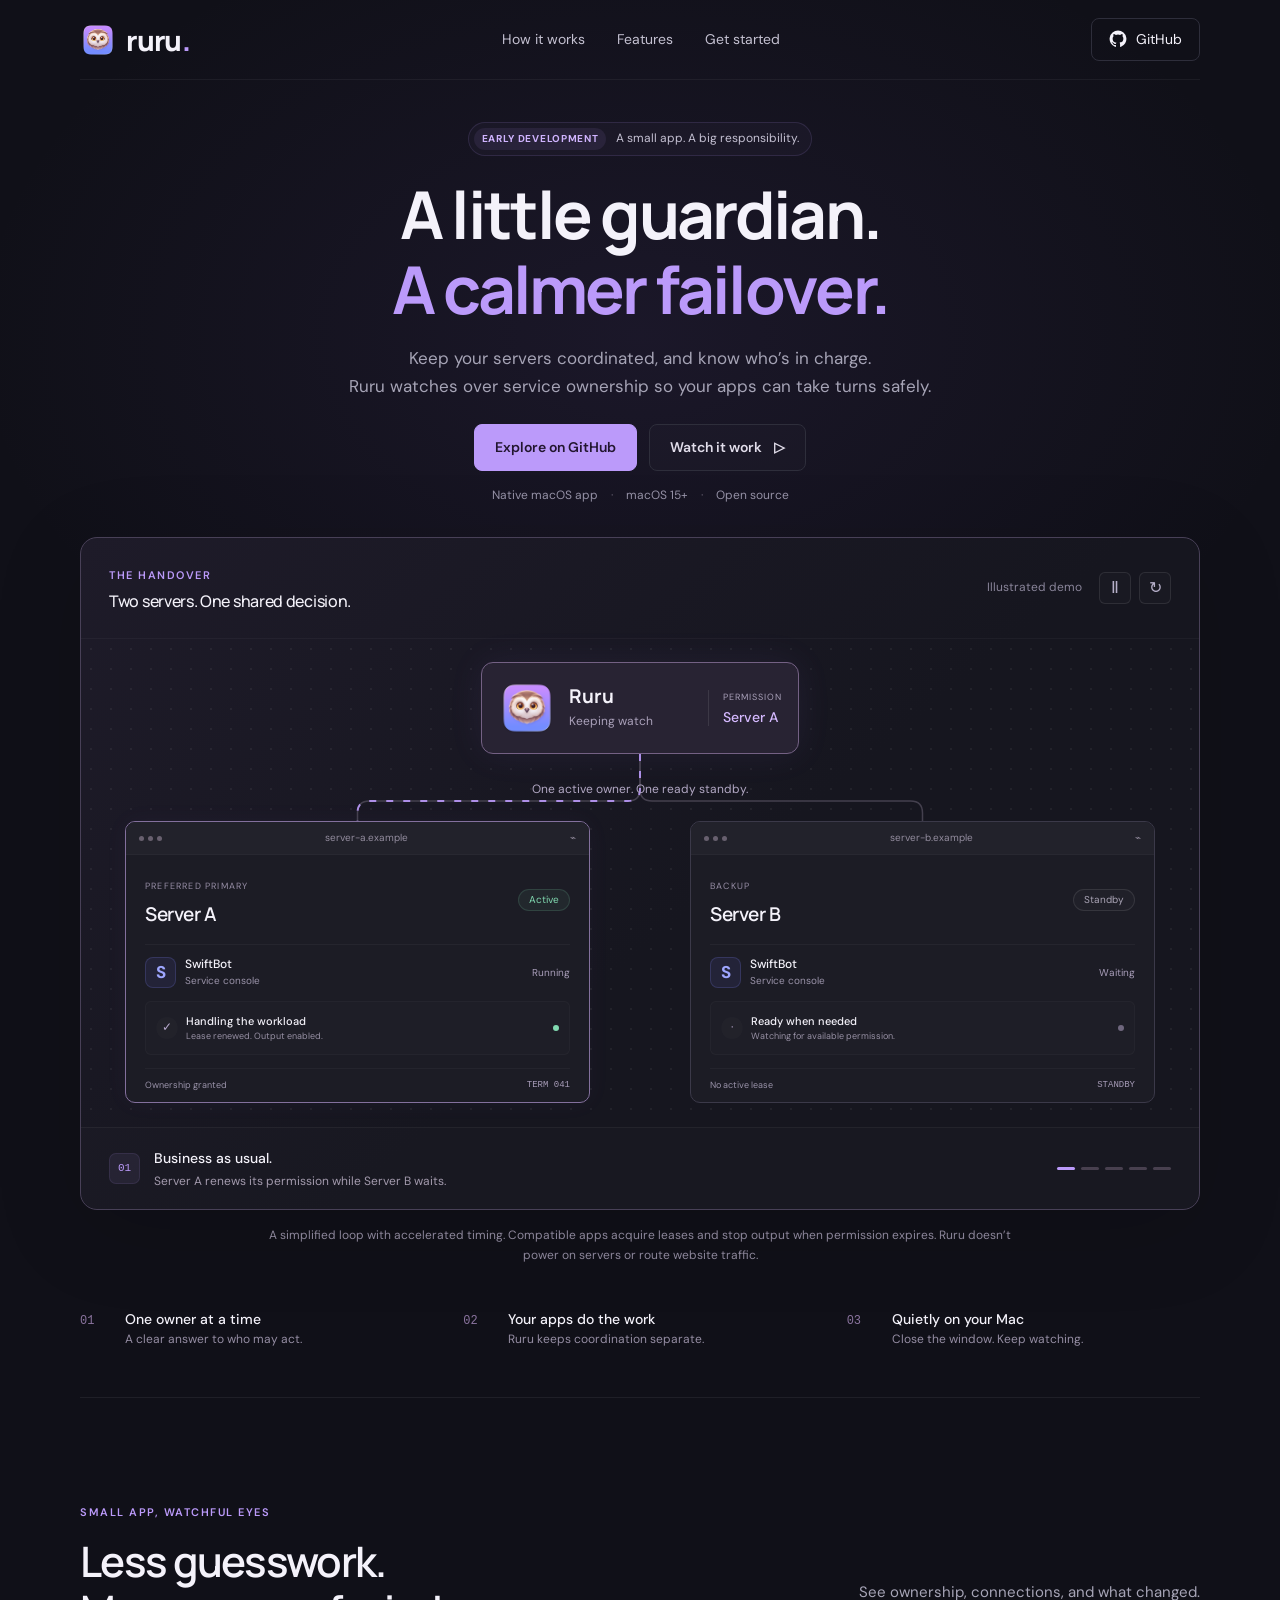
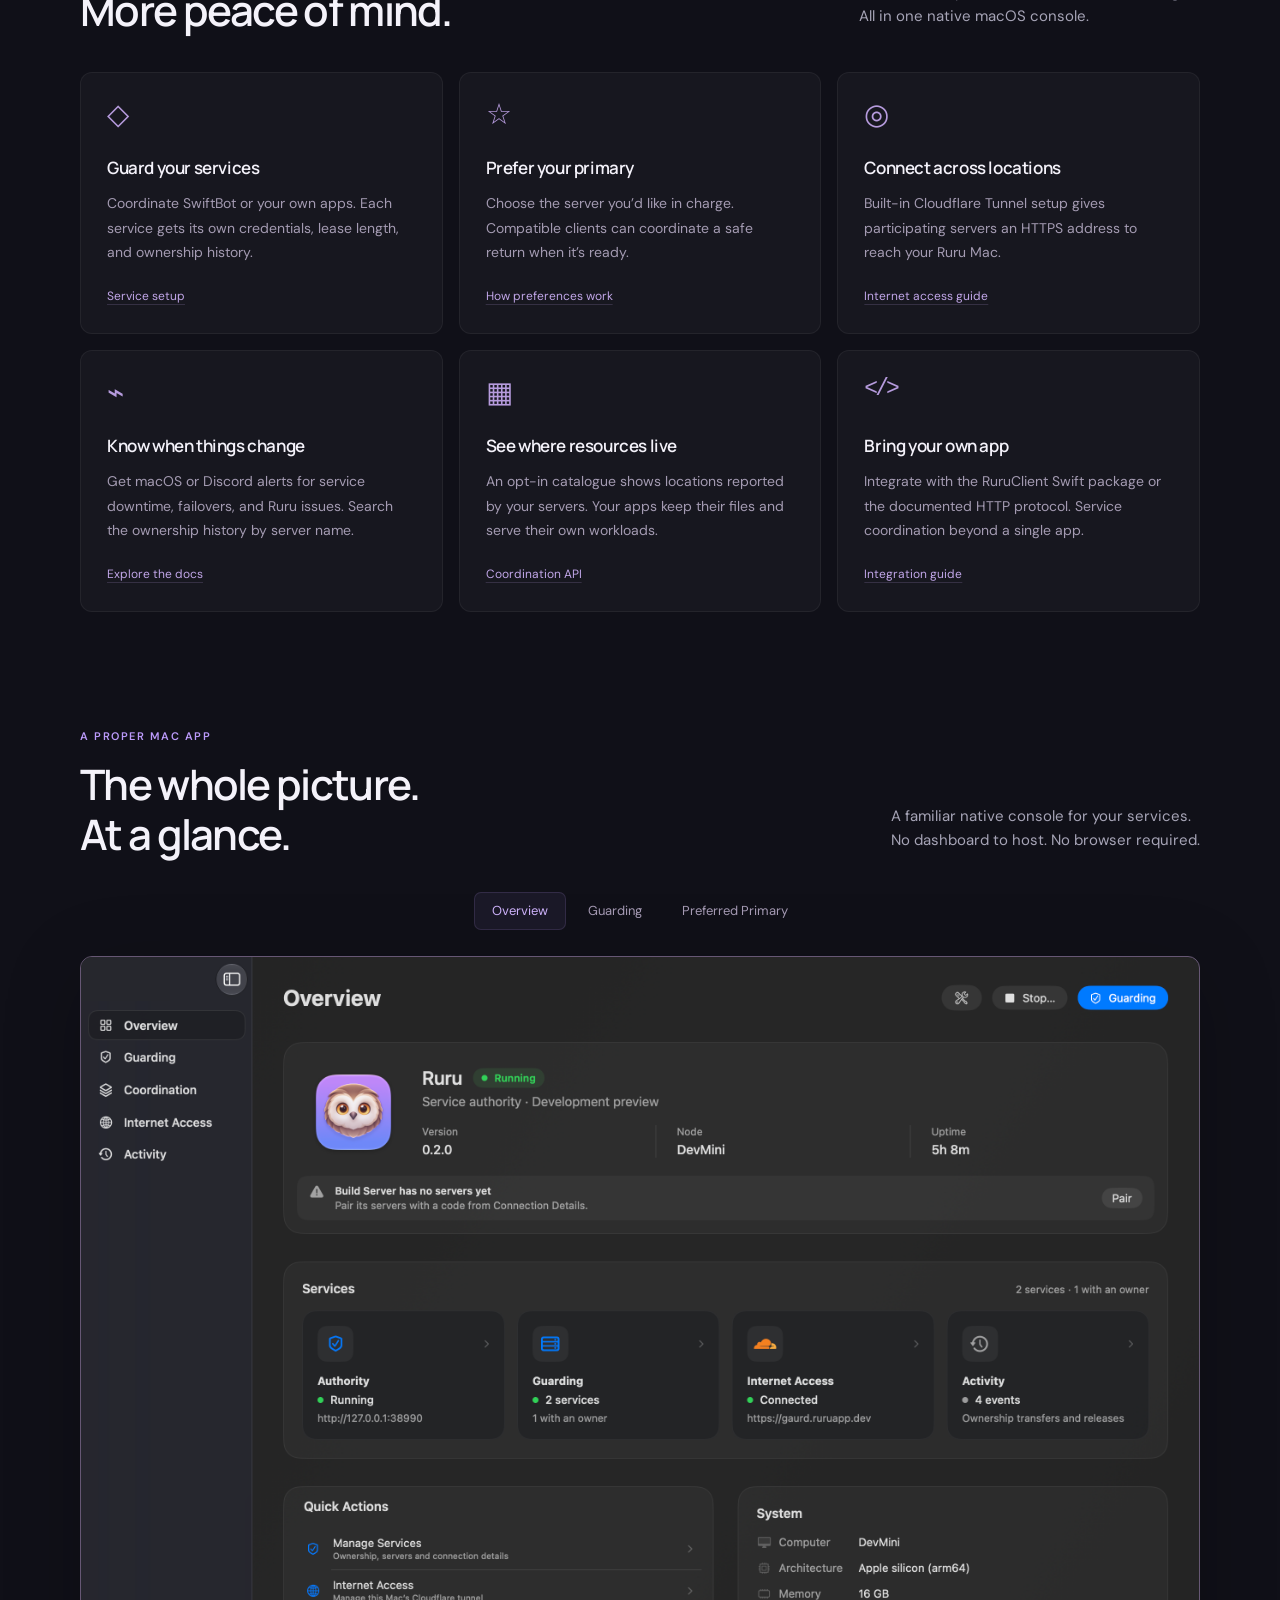
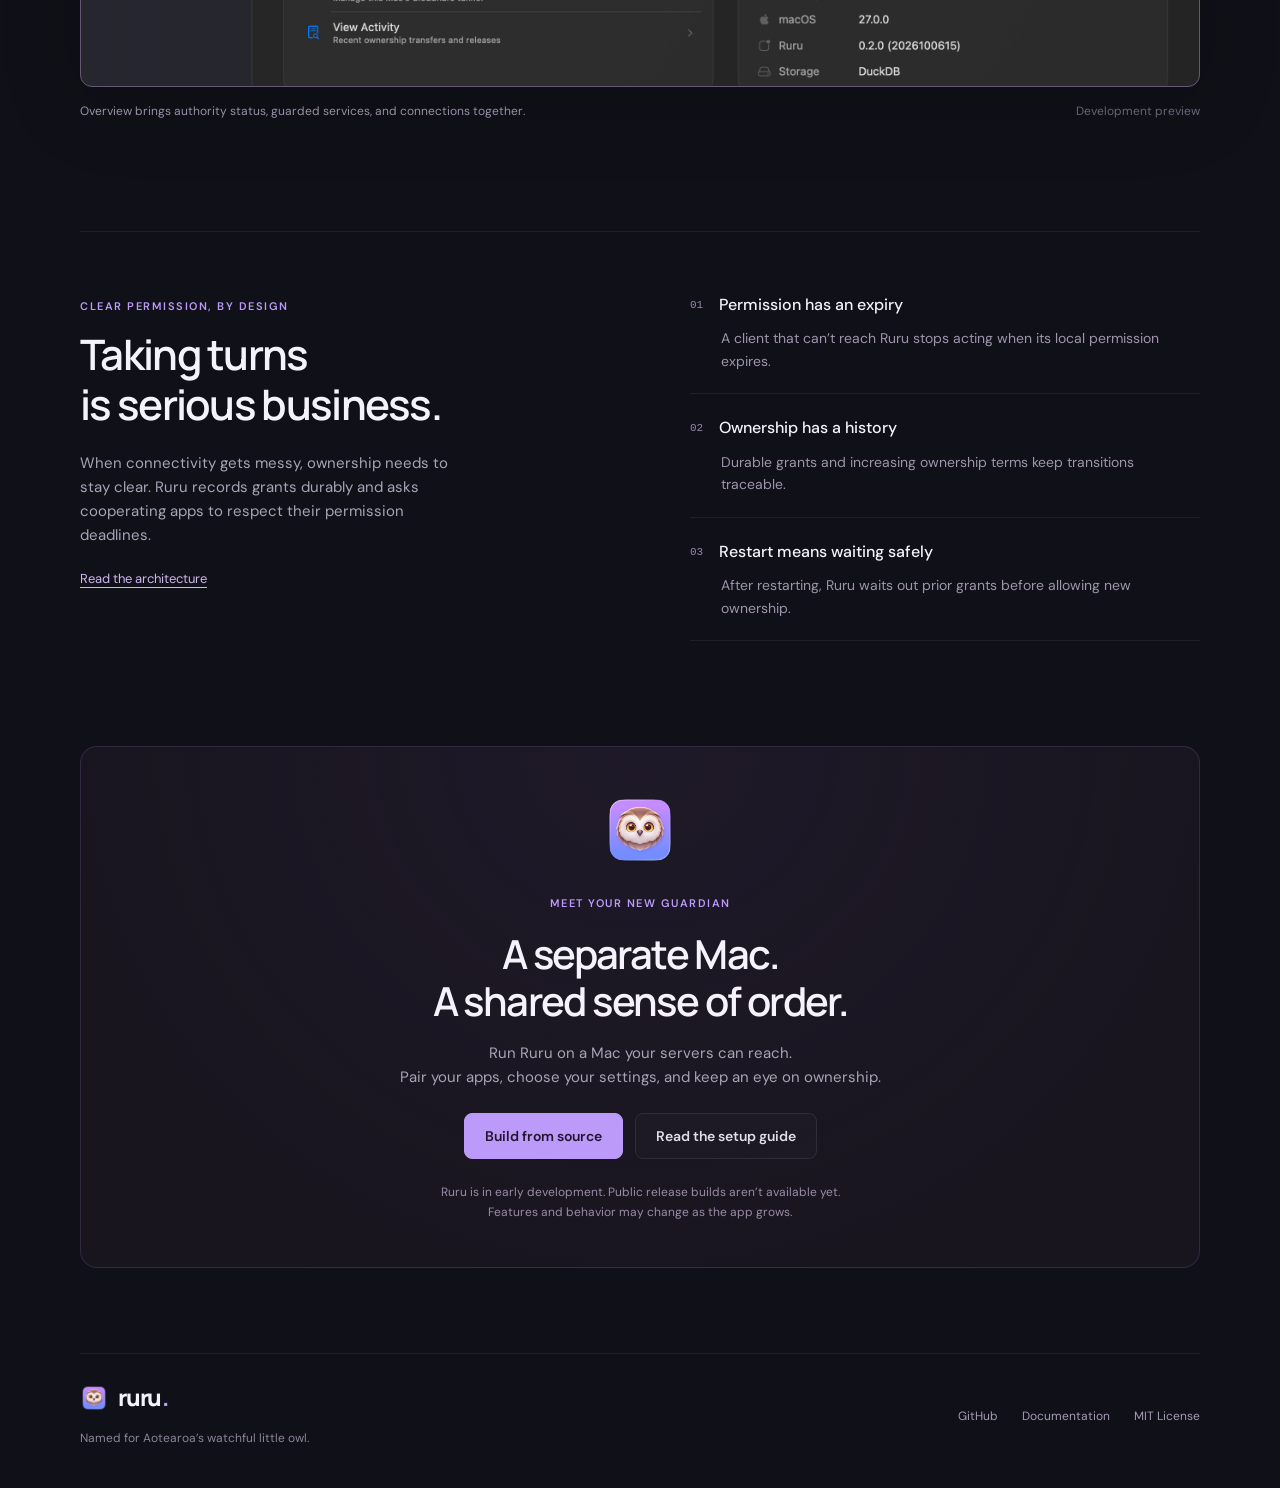
==== docs/index.html @ 314c614b "Harden failover safety and add Ruru website" ====
<!doctype html>
<html lang="en">
<head>
  <meta charset="utf-8"><meta name="viewport" content="width=device-width, initial-scale=1">
  <title>Ruru — A little guardian for your services</title>
  <meta name="description" content="Ruru is a native macOS service coordinator. Manage ownership, coordinate failover, and keep an eye on your servers from one quiet little app.">
  <meta name="theme-color" content="#101018"><meta property="og:title" content="Ruru — A little guardian for your services"><meta property="og:description" content="Service coordination, made easy to manage. A native macOS app built for SwiftBot, with room for your own apps.">
  <link rel="icon" href="assets/ruru.png"><link rel="stylesheet" href="style.css?v=20261009-2"><script src="demo.js" defer></script>
</head>
<body>
<a class="skip-link" href="#main">Skip to content</a>
<header class="site-header wrap">
  <a class="brand" href="#" aria-label="Ruru home"><img src="assets/ruru.png" width="36" height="36" alt="">ruru<span class="brand-dot">.</span></a>
  <nav aria-label="Main navigation"><a href="#how-it-works">How it works</a><a href="#features">Features</a><a href="#get-started">Get started</a></nav>
  <a class="github-link" href="https://github.com/johnwatso/ruru"><svg viewBox="0 0 24 24" width="18" height="18" aria-hidden="true"><path fill="currentColor" d="M12 .8a11.2 11.2 0 0 0-3.54 21.83c.56.1.77-.24.77-.54v-2.1c-3.13.68-3.79-1.34-3.79-1.34-.51-1.3-1.25-1.65-1.25-1.65-1.02-.7.08-.68.08-.68 1.13.08 1.72 1.16 1.72 1.16 1 1.72 2.63 1.22 3.27.93.1-.73.39-1.22.71-1.5-2.5-.28-5.12-1.25-5.12-5.56 0-1.23.44-2.23 1.16-3.02-.12-.28-.5-1.43.11-2.98 0 0 .95-.3 3.08 1.16a10.7 10.7 0 0 1 5.6 0c2.14-1.45 3.08-1.16 3.08-1.16.61 1.55.23 2.7.11 2.98.72.79 1.15 1.79 1.15 3.02 0 4.32-2.63 5.28-5.14 5.56.41.35.76 1.03.76 2.08v3.1c0 .3.2.65.78.54A11.2 11.2 0 0 0 12 .8Z"/></svg>GitHub</a>
</header>
<main id="main">
<section class="hero wrap">
  <a class="early-badge" href="#get-started"><span>EARLY DEVELOPMENT</span> A small app. A big responsibility.</a>
  <h1>A little guardian.<br><span>A calmer failover.</span></h1>
  <p class="hero-copy">Keep your servers coordinated, and know who’s in charge.<br class="desktop-break"> Ruru watches over service ownership so your apps can take turns safely.</p>
  <div class="hero-actions"><a class="button primary" href="https://github.com/johnwatso/ruru">Explore on GitHub</a><a class="button secondary" href="#how-it-works">Watch it work <span aria-hidden="true">▷</span></a></div>
  <p class="platform-note">Native macOS app <span>·</span> macOS 15+ <span>·</span> Open source</p>
</section>
<section id="how-it-works" class="demo-section wrap" aria-labelledby="demo-heading">
  <div class="demo-shell" data-phase="healthy">
    <div class="demo-toolbar"><div><span class="demo-tag">THE HANDOVER</span><h2 id="demo-heading">Two servers. One shared decision.</h2></div><div class="demo-controls"><span class="simulation-label">Illustrated demo</span><button id="pause-demo" type="button" aria-label="Pause animation"><span aria-hidden="true">Ⅱ</span></button><button id="restart-demo" type="button" aria-label="Restart animation"><span aria-hidden="true">↻</span></button></div></div>
    <div class="network">
      <svg class="connections" viewBox="0 0 1000 390" preserveAspectRatio="none" aria-hidden="true"><path class="connection base" d="M500 120 V150 Q500 165 480 165 H230 Q210 165 210 185 V211"/><path class="connection base" d="M500 120 V150 Q500 165 520 165 H770 Q790 165 790 185 V211"/><path id="path-a" class="connection signal live" d="M500 120 V150 Q500 165 480 165 H230 Q210 165 210 185 V211"/><path id="path-b" class="connection signal" d="M500 120 V150 Q500 165 520 165 H770 Q790 165 790 185 V211"/></svg>
      <div class="authority"><img src="assets/ruru.png" alt="Ruru owl" width="66" height="66"><div><strong>Ruru</strong><span id="authority-status">Keeping watch</span></div><div class="authority-lease"><span>PERMISSION</span><strong id="authority-owner">Server A</strong></div></div>
      <div class="lease-message" id="lease-message">One active owner. One ready standby.</div>
      <div class="servers">
        <article id="server-a" class="server active" aria-labelledby="server-a-title"><div class="browser-bar"><span class="window-dots" aria-hidden="true"><i></i><i></i><i></i></span><span>server-a.example</span><span aria-hidden="true">⌁</span></div><div class="server-content"><div class="server-title"><div><span class="server-eyebrow">PREFERRED PRIMARY</span><h3 id="server-a-title">Server A</h3></div><span class="status active-status" id="status-a">Active</span></div><div class="server-app"><span class="app-mark" aria-hidden="true">S</span><div><strong>SwiftBot</strong><span>Service console</span></div><span id="app-state-a" class="app-state">Running</span></div><div class="mini-activity"><span class="activity-icon" aria-hidden="true">✓</span><div><strong id="activity-a">Handling the workload</strong><span id="detail-a">Lease renewed. Output enabled.</span></div><span class="activity-pulse" aria-hidden="true"></span></div><div class="server-footer"><span id="foot-a">Ownership granted</span><span id="term-a">TERM 041</span></div></div></article>
        <article id="server-b" class="server" aria-labelledby="server-b-title"><div class="browser-bar"><span class="window-dots" aria-hidden="true"><i></i><i></i><i></i></span><span>server-b.example</span><span aria-hidden="true">⌁</span></div><div class="server-content"><div class="server-title"><div><span class="server-eyebrow">BACKUP</span><h3 id="server-b-title">Server B</h3></div><span class="status" id="status-b">Standby</span></div><div class="server-app"><span class="app-mark" aria-hidden="true">S</span><div><strong>SwiftBot</strong><span>Service console</span></div><span id="app-state-b" class="app-state">Waiting</span></div><div class="mini-activity"><span class="activity-icon" aria-hidden="true">·</span><div><strong id="activity-b">Ready when needed</strong><span id="detail-b">Watching for available permission.</span></div><span class="activity-pulse" aria-hidden="true"></span></div><div class="server-footer"><span id="foot-b">No active lease</span><span id="term-b">STANDBY</span></div></div></article>
      </div>
    </div>
    <div class="demo-caption"><div class="caption-number" id="step-number">01</div><div><strong id="step-title">Business as usual.</strong><p id="step-description">Server A renews its permission while Server B waits.</p></div><div class="step-progress" aria-hidden="true"><i class="selected"></i><i></i><i></i><i></i><i></i></div></div>
    <p class="sr-only" id="demo-announcement" role="status" aria-live="polite"></p>
  </div>
  <p class="demo-footnote">A simplified loop with accelerated timing. Compatible apps acquire leases and stop output when permission expires. Ruru doesn’t power on servers or route website traffic.</p>
</section>
<section class="principles wrap" aria-label="Core principles"><div><span class="principle-symbol" aria-hidden="true">01</span><strong>One owner at a time</strong><p>A clear answer to who may act.</p></div><div><span class="principle-symbol" aria-hidden="true">02</span><strong>Your apps do the work</strong><p>Ruru keeps coordination separate.</p></div><div><span class="principle-symbol" aria-hidden="true">03</span><strong>Quietly on your Mac</strong><p>Close the window. Keep watching.</p></div></section>
<section id="features" class="features wrap">
  <div class="section-heading"><span class="eyebrow">SMALL APP, WATCHFUL EYES</span><h2>Less guesswork.<br>More peace of mind.</h2><p>See ownership, connections, and what changed.<br>All in one native macOS console.</p></div>
  <div class="feature-grid">
    <article class="feature-card"><span class="feature-icon" aria-hidden="true">◇</span><h3>Guard your services</h3><p>Coordinate SwiftBot or your own apps. Each service gets its own credentials, lease length, and ownership history.</p><a href="https://github.com/johnwatso/ruru/blob/main/Documentation/SETUP.md">Service setup</a></article>
    <article class="feature-card"><span class="feature-icon" aria-hidden="true">☆</span><h3>Prefer your primary</h3><p>Choose the server you’d like in charge. Compatible clients can coordinate a safe return when it’s ready.</p><a href="https://github.com/johnwatso/ruru/blob/main/Documentation/PRIMARY_PREFERENCE.md">How preferences work</a></article>
    <article class="feature-card"><span class="feature-icon" aria-hidden="true">◎</span><h3>Connect across locations</h3><p>Built-in Cloudflare Tunnel setup gives participating servers an HTTPS address to reach your Ruru Mac.</p><a href="https://github.com/johnwatso/ruru/blob/main/Documentation/SETUP.md">Internet access guide</a></article>
    <article class="feature-card"><span class="feature-icon" aria-hidden="true">⌁</span><h3>Know when things change</h3><p>Get macOS or Discord alerts for service downtime, failovers, and Ruru issues. Search the ownership history by server name.</p><a href="https://github.com/johnwatso/ruru/blob/main/Documentation/README.md">Explore the docs</a></article>
    <article class="feature-card"><span class="feature-icon" aria-hidden="true">▦</span><h3>See where resources live</h3><p>An opt-in catalogue shows locations reported by your servers. Your apps keep their files and serve their own workloads.</p><a href="https://github.com/johnwatso/ruru/blob/main/Documentation/COORDINATION_API.md">Coordination API</a></article>
    <article class="feature-card"><span class="feature-icon code-icon" aria-hidden="true">&lt;/&gt;</span><h3>Bring your own app</h3><p>Integrate with the RuruClient Swift package or the documented HTTP protocol. Service coordination beyond a single app.</p><a href="https://github.com/johnwatso/ruru/blob/main/Documentation/INTEGRATIONS.md">Integration guide</a></article>
  </div>
</section>
<section class="console-section wrap" aria-labelledby="console-title"><div class="console-intro"><div><span class="eyebrow">A PROPER MAC APP</span><h2 id="console-title">The whole picture.<br>At a glance.</h2></div><p>A familiar native console for your services.<br>No dashboard to host. No browser required.</p></div><div class="screenshot-tabs" role="tablist" aria-label="App screenshots"><button type="button" role="tab" aria-selected="true" aria-controls="app-panel" id="tab-overview" data-image="overview-dark.png" data-caption="Overview brings authority status, guarded services, and connections together.">Overview</button><button type="button" role="tab" aria-selected="false" aria-controls="app-panel" tabindex="-1" id="tab-guarding" data-image="guarding.png" data-caption="Guarding lists your services and who currently owns them.">Guarding</button><button type="button" role="tab" aria-selected="false" aria-controls="app-panel" tabindex="-1" id="tab-primary" data-image="preferred-primary.png" data-caption="Preferred Primary records your choice separately from current ownership.">Preferred Primary</button></div><figure role="tabpanel" id="app-panel" aria-labelledby="tab-overview"><div class="screenshot-frame"><img id="app-screenshot" src="assets/overview-dark.png" alt="Ruru Overview console with authority status, services, Internet Access, and activity" loading="lazy" width="2610" height="1700"></div><figcaption><span id="screenshot-caption">Overview brings authority status, guarded services, and connections together.</span><span>Development preview</span></figcaption></figure></section>
<section class="safety-section wrap"><div><span class="eyebrow">CLEAR PERMISSION, BY DESIGN</span><h2>Taking turns<br>is serious business.</h2><p>When connectivity gets messy, ownership needs to stay clear. Ruru records grants durably and asks cooperating apps to respect their permission deadlines.</p><a class="text-link" href="https://github.com/johnwatso/ruru/blob/main/Documentation/ARCHITECTURE.md">Read the architecture</a></div><dl class="safety-list"><div><dt><span aria-hidden="true">01</span> Permission has an expiry</dt><dd>A client that can’t reach Ruru stops acting when its local permission expires.</dd></div><div><dt><span aria-hidden="true">02</span> Ownership has a history</dt><dd>Durable grants and increasing ownership terms keep transitions traceable.</dd></div><div><dt><span aria-hidden="true">03</span> Restart means waiting safely</dt><dd>After restarting, Ruru waits out prior grants before allowing new ownership.</dd></div></dl></section>
<section id="get-started" class="get-started wrap"><div class="start-panel"><img src="assets/ruru.png" width="76" height="76" alt="Ruru owl icon"><span class="eyebrow">MEET YOUR NEW GUARDIAN</span><h2>A separate Mac.<br>A shared sense of order.</h2><p>Run Ruru on a Mac your servers can reach.<br>Pair your apps, choose your settings, and keep an eye on ownership.</p><div class="hero-actions"><a class="button primary" href="https://github.com/johnwatso/ruru/blob/main/Documentation/DEVELOPMENT.md">Build from source</a><a class="button secondary" href="https://github.com/johnwatso/ruru/blob/main/Documentation/SETUP.md">Read the setup guide</a></div><p class="development-note">Ruru is in early development. Public release builds aren’t available yet.<br>Features and behavior may change as the app grows.</p></div></section>
</main>
<footer class="wrap"><div><a class="brand" href="#"><img src="assets/ruru.png" width="28" height="28" alt="">ruru<span class="brand-dot">.</span></a><p>Named for Aotearoa’s watchful little owl.</p></div><div class="footer-links"><a href="https://github.com/johnwatso/ruru">GitHub</a><a href="https://github.com/johnwatso/ruru/blob/main/Documentation/README.md">Documentation</a><a href="https://github.com/johnwatso/ruru/blob/main/LICENSE">MIT License</a></div></footer>
</body>
</html>
---- docs/style.css ----
@import url('https://fonts.googleapis.com/css2?family=DM+Sans:wght@400;500;600;700&family=Manrope:wght@400;500;600;700;800&display=swap');
:root{color-scheme:dark;--bg:#101018;--panel:#181820;--line:#2e2e3b;--text:#f4f2fa;--muted:#a6a4b6;--purple:#bb9afa;--green:#81d9b0;--amber:#efbf73;--red:#fa9baf;font-family:'DM Sans',-apple-system,BlinkMacSystemFont,'Segoe UI',sans-serif;font-size:16px;scroll-behavior:smooth;scroll-padding-top:24px}*{box-sizing:border-box}body{margin:0;background:var(--bg);color:var(--text);line-height:1.6}body::before{content:'';position:absolute;inset:0 0 auto;height:1050px;pointer-events:none;background:radial-gradient(ellipse 52% 42% at 50% 32%,#62469822,transparent 100%);z-index:-1}a{color:inherit;text-decoration:none}button{font:inherit}a,button{-webkit-tap-highlight-color:transparent}button,a{touch-action:manipulation}button{cursor:pointer}a:focus-visible,button:focus-visible{outline:3px solid var(--purple);outline-offset:5px}button:disabled{cursor:default}.wrap{width:min(1120px,calc(100% - 64px));margin-inline:auto}.site-header{height:80px;display:flex;align-items:center;justify-content:space-between;border-bottom:1px solid #ffffff0d}.brand{display:inline-flex;gap:10px;align-items:center;font-family:Manrope,sans-serif;font-size:28px;letter-spacing:-1.2px;font-weight:800;line-height:1}.brand-dot{color:var(--purple);margin-left:-9px}.brand img{border-radius:9px}.site-header nav{display:flex;gap:32px;font-size:14px;color:#c4c1d1}.site-header nav a:hover,.footer-links a:hover,.text-link:hover{color:var(--purple)}.github-link{display:flex;align-items:center;gap:9px;border:1px solid var(--line);padding:9px 17px;border-radius:8px;font-size:14px}.github-link:hover{border-color:var(--purple);background:#bb9afa0a}.hero{text-align:center;padding:42px 0 28px}.early-badge{display:inline-flex;align-items:center;gap:10px;background:#bb9afa08;border:1px solid #bb9afa22;border-radius:99px;padding:5px 12px 5px 5px;font-size:12px;color:#c4c0d2}.early-badge span{color:#d0b4ff;background:#bb9afa16;padding:3px 8px;border-radius:99px;font-size:10px;font-weight:700;letter-spacing:.7px}h1,h2,h3,p{margin:0}h1,h2,h3{font-family:Manrope,-apple-system,sans-serif}h1{font-size:clamp(44px,5.3vw,66px);font-weight:700;letter-spacing:-2.7px;line-height:1.13;margin:21px 0 18px}h1>span{color:var(--purple)}.hero-copy{color:var(--muted);font-size:17px;line-height:1.65}.hero-actions{display:flex;justify-content:center;gap:12px;margin-top:24px}.button{min-height:46px;display:inline-flex;align-items:center;justify-content:center;gap:12px;padding:11px 20px;border:1px solid var(--line);border-radius:8px;font-size:14px;font-weight:600;transition:background .2s,transform .2s}.button:hover{transform:translateY(-2px)}.button.primary{background:var(--purple);color:#22162f;border-color:var(--purple)}.button.primary:hover{background:#ceb3ff}.button.secondary{background:#ffffff03;color:#e1ddea}.button.secondary:hover{background:#ffffff09;border-color:#777083}.platform-note{font-size:12px;color:#9490a5;margin-top:15px}.platform-note span{margin:0 10px;color:#676172}.demo-section{padding-top:4px}.demo-shell{border:1px solid #484057;background:linear-gradient(140deg,#1e1b29,#16161f 55%);border-radius:17px;box-shadow:0 20px 90px #0002;overflow:hidden}.demo-toolbar{display:flex;align-items:center;justify-content:space-between;padding:23px 28px;border-bottom:1px solid #ffffff09}.demo-tag,.eyebrow{font-size:11px;letter-spacing:1.5px;font-weight:600;color:var(--purple)}.demo-toolbar h2{font-size:16px;font-weight:500;letter-spacing:-.3px;margin-top:3px}.demo-controls{display:flex;gap:8px;align-items:center}.simulation-label{font-size:12px;color:#898499;margin-right:9px}.demo-controls button{width:32px;height:32px;padding:0;border:1px solid #ffffff17;background:#ffffff04;color:#b6afc9;border-radius:6px;line-height:1}.demo-controls button:hover{background:#ffffff12;color:var(--text)}.network{position:relative;padding:23px 44px 24px;background-image:radial-gradient(#ffffff0d 1px,transparent 1px);background-size:20px 20px}.connections{position:absolute;inset:0;width:100%;height:100%;pointer-events:none}.connection{fill:none;stroke-width:1.5}.connection.base{stroke:#44404e}.connection.signal{stroke:var(--purple);stroke-width:2;stroke-dasharray:7 10;opacity:0;transition:opacity .5s;animation:flow 1.7s linear infinite}.connection.signal.live{opacity:.9}.connection.signal.warning{stroke:var(--amber)}@keyframes flow{to{stroke-dashoffset:-34}}.authority{position:relative;margin:auto;width:318px;min-height:92px;display:flex;align-items:center;gap:13px;padding:13px 16px;background:#282333;border:1px solid #746184;border-radius:12px;box-shadow:0 0 36px #a077eb13;z-index:1}.authority img{width:58px;height:58px}.authority>div>strong{display:block;font-family:Manrope,sans-serif;font-size:19px;font-weight:700;line-height:1.2}.authority>div>span{display:block;font-size:12px;color:#aaa1ba;margin-top:4px}.authority .authority-lease{border-left:1px solid #ffffff18;padding-left:14px;margin-left:auto}.authority .authority-lease span{font-size:9px;letter-spacing:1px;margin:0 0 5px}.authority .authority-lease strong{font-family:'DM Sans',sans-serif;font-size:14px;font-weight:500;color:#d5b9ff}.lease-message{height:67px;display:flex;align-items:center;justify-content:center;position:relative;font-size:12px;color:#b2a8c4;padding-top:4px}.servers{position:relative;z-index:1;display:grid;grid-template-columns:1fr 1fr;gap:100px}.server{background:#1c1c25;border:1px solid #3b3949;border-radius:10px;transition:border-color .5s,box-shadow .5s,opacity .5s;overflow:hidden;min-width:0}.server.active{border-color:#83709d;box-shadow:0 0 24px #a77bea0b}.server.offline{border-color:#a3546470}.server.warning{border-color:#b89153a0}.browser-bar{height:33px;background:#22222b;border-bottom:1px solid #ffffff07;display:flex;align-items:center;justify-content:space-between;padding:0 13px;font-size:10px;color:#938c9e}.window-dots{display:flex;gap:4px}.window-dots i{height:5px;width:5px;border-radius:50%;background:#68606f}.server-content{padding:16px 19px 0}.server-title{display:flex;align-items:center;justify-content:space-between}.server-eyebrow{font-size:9px;letter-spacing:1.2px;color:#968da5}.server-title h3{font-size:19px;font-weight:600;letter-spacing:-.5px;margin:2px 0 0}.status{font-size:10px;border:1px solid #ffffff18;background:#ffffff05;border-radius:99px;padding:2px 10px;color:#aaa4b6}.status.active-status{background:#81d9b010;color:var(--green);border-color:#81d9b026}.status.offline-status{background:#fa9baf0c;color:var(--red);border-color:#fa9baf20}.status.warning-status{background:#efbf730c;color:var(--amber);border-color:#efbf7320}.server-app{display:flex;align-items:center;gap:9px;border-top:1px solid #ffffff0a;margin-top:15px;padding:12px 0}.app-mark{display:grid;place-items:center;width:31px;height:31px;background:#676df218;color:#9ea6ff;font-size:17px;font-weight:700;border:1px solid #838afb30;border-radius:8px}.server-app div strong{font-size:12px;font-weight:500;display:block;line-height:1.3}.server-app div span{display:block;font-size:10px;color:#9a93a9}.app-state{margin-left:auto;font-size:10px;color:#a99eba}.mini-activity{display:flex;align-items:center;gap:8px;padding:11px 10px;background:#ffffff03;border:1px solid #ffffff07;border-radius:6px}.activity-icon{display:grid;place-items:center;width:22px;height:22px;background:#ffffff04;color:#b8a9cf;border-radius:50%;font-size:12px}.mini-activity div{min-width:0}.mini-activity strong{display:block;font-size:11px;font-weight:500;line-height:1.5}.mini-activity div span{display:block;font-size:9px;color:#9790a4;line-height:1.6}.activity-pulse{height:6px;width:6px;flex-shrink:0;border-radius:50%;background:#6f677e;margin-left:auto}.active .activity-pulse{background:var(--green);animation:heartbeat 2s infinite}.offline .activity-pulse{background:var(--red)}.offline .app-mark{filter:grayscale(1);opacity:.5}.offline .activity-icon{color:var(--red)}.warning .activity-icon{color:var(--amber)}@keyframes heartbeat{50%{box-shadow:0 0 0 4px #81d9b00c}}.server-footer{display:flex;justify-content:space-between;gap:10px;margin-top:13px;padding:9px 0;border-top:1px solid #ffffff09;font-size:9px;color:#9a93aa}.server-footer span:last-child{font-family:monospace;color:#a69bb7}.demo-caption{display:flex;align-items:center;gap:14px;min-height:82px;border-top:1px solid #ffffff0c;background:#ffffff02;padding:17px 28px}.caption-number{display:grid;place-items:center;flex-shrink:0;width:31px;height:31px;background:#bb9afa13;border:1px solid #bb9afa1a;color:var(--purple);font-size:11px;border-radius:7px;font-family:monospace}.demo-caption strong{font-size:14px;font-weight:500}.demo-caption p{font-size:12px;color:#a39aad;margin-top:1px}.step-progress{display:flex;gap:6px;margin-left:auto}.step-progress i{width:18px;height:3px;border-radius:2px;background:#48404f}.step-progress i.selected{background:var(--purple)}.demo-footnote{max-width:760px;margin:15px auto 0;text-align:center;font-size:12px;color:#8c869a;line-height:1.7}.principles{display:grid;grid-template-columns:repeat(3,1fr);padding:42px 0 48px;border-bottom:1px solid #ffffff10;gap:30px}.principles>div{display:grid;grid-template-columns:32px 1fr;column-gap:13px}.principle-symbol{font-family:monospace;font-size:12px;color:#8b749f;grid-row:span 2;padding-top:4px}.principles strong{font-size:14px;font-weight:500}.principles p{font-size:12px;color:#958da3}.features{padding-top:100px}.section-heading{position:relative;margin-bottom:37px}.section-heading h2,.console-intro h2,.safety-section h2{font-size:42px;line-height:1.17;letter-spacing:-1.7px;font-weight:600;margin-top:13px}.section-heading>p{position:absolute;right:0;bottom:7px;color:var(--muted);font-size:15px}.feature-grid{display:grid;grid-template-columns:repeat(3,1fr);gap:16px}.feature-card{background:#17171f;border:1px solid #ffffff0e;border-radius:12px;padding:27px 26px;display:flex;flex-direction:column;align-items:flex-start;transition:border-color .2s,background .2s}.feature-card:hover{border-color:#bb9afa40;background:#1b1925}.feature-icon{font-size:29px;line-height:1;color:#b69bdd;margin-bottom:25px}.code-icon{font-family:monospace;font-size:23px;letter-spacing:-3px;margin-bottom:31px}.feature-card h3{font-size:17px;font-weight:600;letter-spacing:-.4px;margin-bottom:10px}.feature-card p{font-size:14px;line-height:1.75;color:#a49bb2;flex:1}.feature-card a{font-size:12px;color:#c1a6e8;margin-top:22px;text-decoration:underline;text-underline-offset:4px;text-decoration-color:#c1a6e82d}.feature-card a:hover{text-decoration-color:#c1a6e8}.console-section{padding-top:110px}.console-intro{display:flex;justify-content:space-between;align-items:flex-end;margin-bottom:33px}.console-intro>p{font-size:15px;color:var(--muted);padding-bottom:7px}.screenshot-tabs{display:flex;justify-content:center;gap:4px;margin-bottom:26px}.screenshot-tabs button{background:transparent;color:#a69bb5;border:1px solid transparent;padding:8px 17px;font-size:13px;border-radius:7px}.screenshot-tabs button[aria-selected=true]{background:#b895f412;color:#cfb3fc;border-color:#b895f425}.screenshot-tabs button:hover{color:#e7d8ff}.console-section figure{margin:0}.screenshot-frame{position:relative;border:1px solid #665774;border-radius:12px;background:#272729;overflow:hidden;box-shadow:0 15px 80px #0003}.screenshot-frame img{display:block;width:100%;height:auto}.console-section figcaption{display:flex;justify-content:space-between;gap:20px;font-size:12px;color:#a69bb5;margin-top:15px}.console-section figcaption>span:last-child{color:#726a80;white-space:nowrap}.safety-section{display:grid;grid-template-columns:1fr 1fr;gap:100px;margin-top:110px;padding-top:60px;border-top:1px solid #ffffff10}.safety-section>div>p{color:var(--muted);font-size:15px;margin-top:22px;max-width:390px}.text-link{display:inline-block;margin-top:22px;font-size:13px;color:#d0b5ee;text-decoration:underline;text-underline-offset:4px}.safety-list{margin:0}.safety-list>div{padding:21px 0;border-bottom:1px solid #ffffff10}.safety-list>div:first-child{padding-top:0}.safety-list dt{font-size:16px;font-weight:500;display:flex;gap:16px}.safety-list dt span{font-family:monospace;font-size:11px;color:#9984b0;padding-top:5px}.safety-list dd{font-size:14px;color:#9e94ac;margin:10px 0 0 31px}.get-started{padding:105px 0 85px}.start-panel{text-align:center;border:1px solid #bb9afa26;background:radial-gradient(ellipse at 50% 0,#533b721c,transparent 75%),#18151f;border-radius:17px;padding:45px 24px}.start-panel>img{display:block;margin:0 auto 21px}.start-panel h2{font-size:40px;line-height:1.18;letter-spacing:-1.6px;font-weight:600;margin:15px 0 17px}.start-panel>p{color:var(--muted);font-size:15px}.start-panel .development-note{font-size:12px;color:#998ca7;margin:24px 0 0}footer{display:flex;justify-content:space-between;align-items:center;padding-bottom:40px;border-top:1px solid #ffffff10;padding-top:30px}footer .brand{font-size:23px}footer p{font-size:12px;color:#8c849a;margin-top:10px}.footer-links{display:flex;gap:24px;font-size:12px;color:#a69bb5}.sr-only{position:absolute;width:1px;height:1px;overflow:hidden;clip:rect(0,0,0,0);white-space:nowrap}.skip-link{position:absolute;top:-80px;left:15px;background:var(--purple);color:#20122c;padding:12px 20px;z-index:10}.skip-link:focus{top:10px}
@media(min-width:1500px){.hero{padding-top:70px}.hero h1{font-size:70px}.wrap{width:1120px}}
@media(max-width:900px){.wrap{width:calc(100% - 40px)}.servers{gap:48px}.network{padding-inline:25px}.feature-grid{grid-template-columns:repeat(2,1fr)}.safety-section{gap:40px}.section-heading>p{position:static;margin-top:20px}.console-intro>p{max-width:260px}.hero{padding-top:44px}.connections{opacity:.6}.demo-toolbar{padding-inline:22px}}
@media(max-width:600px){.wrap{width:calc(100% - 32px)}.site-header{height:76px}.site-header nav{display:none}.github-link{padding:7px 12px}.brand{font-size:25px}.hero{padding-top:34px;padding-bottom:25px}.early-badge{font-size:10px;gap:6px;padding-right:8px}.early-badge span{font-size:8px}h1{font-size:43px;letter-spacing:-1.8px;margin-top:22px}.hero-copy{font-size:15px;max-width:350px;margin:auto}.desktop-break{display:none}.button{padding:10px 14px;font-size:12px}.platform-note{font-size:10px}.platform-note span{margin:0 6px}.demo-toolbar{padding:15px 14px;gap:8px}.demo-toolbar h2{font-size:12px}.demo-tag{font-size:9px}.simulation-label{display:none}.demo-controls{gap:5px}.demo-controls button{width:29px;height:29px}.network{padding:20px 12px 15px}.authority{width:262px;padding:10px 12px;min-height:77px;gap:9px}.authority img{width:49px;height:49px}.authority>div>strong{font-size:17px}.authority>div>span{font-size:10px}.authority .authority-lease strong{font-size:12px}.authority .authority-lease{padding-left:10px}.authority .authority-lease span{font-size:8px}.lease-message{height:61px;font-size:10px}.servers{gap:12px}.browser-bar{padding:0 7px;font-size:8px;height:26px}.window-dots{gap:2px}.window-dots i{width:3px;height:3px}.browser-bar>span:last-child{display:none}.server-content{padding:10px 9px 0}.server-eyebrow{font-size:7px;letter-spacing:.5px}.server-title h3{font-size:16px}.server-title{flex-wrap:wrap;gap:5px;align-items:flex-start}.status{font-size:8px;padding:1px 6px;margin-top:3px}.server-app{gap:6px;padding:10px 0;margin-top:10px}.app-mark{width:25px;height:25px;font-size:14px}.server-app div strong{font-size:10px}.server-app div span{font-size:8px}.app-state{font-size:8px}.mini-activity{padding:8px 6px;gap:5px;min-height:61px}.activity-icon{display:none}.mini-activity strong{font-size:9px}.mini-activity div span{font-size:8px}.activity-pulse{width:4px;height:4px}.server-footer{font-size:7px;gap:3px;margin-top:10px}.demo-caption{padding:13px 14px;gap:10px;min-height:89px}.demo-caption strong{font-size:12px}.demo-caption p{font-size:10px;max-width:240px}.caption-number{width:27px;height:27px}.step-progress{gap:3px;flex-shrink:0;align-self:flex-start;padding-top:11px}.step-progress i{width:8px}.demo-footnote{font-size:10px;max-width:320px}.principles{gap:20px;grid-template-columns:1fr;padding:30px 0}.principles>div{column-gap:10px}.principles strong{font-size:14px}.principles p{font-size:12px}.features{padding-top:65px}.section-heading h2,.console-intro h2,.safety-section h2{font-size:34px;letter-spacing:-1.2px}.section-heading>p{font-size:14px}.feature-grid{grid-template-columns:1fr;gap:10px}.feature-card{padding:24px}.feature-icon{margin-bottom:18px}.feature-card h3{font-size:18px}.feature-card p{font-size:15px}.feature-card a{font-size:13px;margin-top:17px}.console-section{padding-top:65px}.console-intro{display:block;margin-bottom:25px}.console-intro>p{margin-top:20px;font-size:14px;max-width:none}.screenshot-tabs{gap:2px;margin-bottom:18px}.screenshot-tabs button{font-size:11px;padding:7px 10px}.console-section figcaption{display:block;font-size:11px}.console-section figcaption>span:last-child{display:block;margin-top:6px}.safety-section{grid-template-columns:1fr;margin-top:65px;padding-top:40px;gap:35px}.safety-section>div>p{font-size:15px}.safety-list dd{font-size:14px}.get-started{padding:65px 0 50px}.start-panel{padding:34px 16px}.start-panel h2{font-size:32px;letter-spacing:-1px}.start-panel>p{font-size:14px}.start-panel .development-note{font-size:11px}footer{display:block;padding-bottom:30px}.footer-links{margin-top:22px}}
@media(prefers-reduced-motion:reduce){:root{scroll-behavior:auto}*,*::before,*::after{animation:none!important;transition:none!important}}
.paused .connection.signal,.paused .activity-pulse{animation-play-state:paused}

/* Hide the macOS capture badge in the unused titlebar corner of each native screenshot. */
.screenshot-frame::after{content:"";position:absolute;top:0;left:0;width:8%;height:6%;background:#26272d;pointer-events:none}
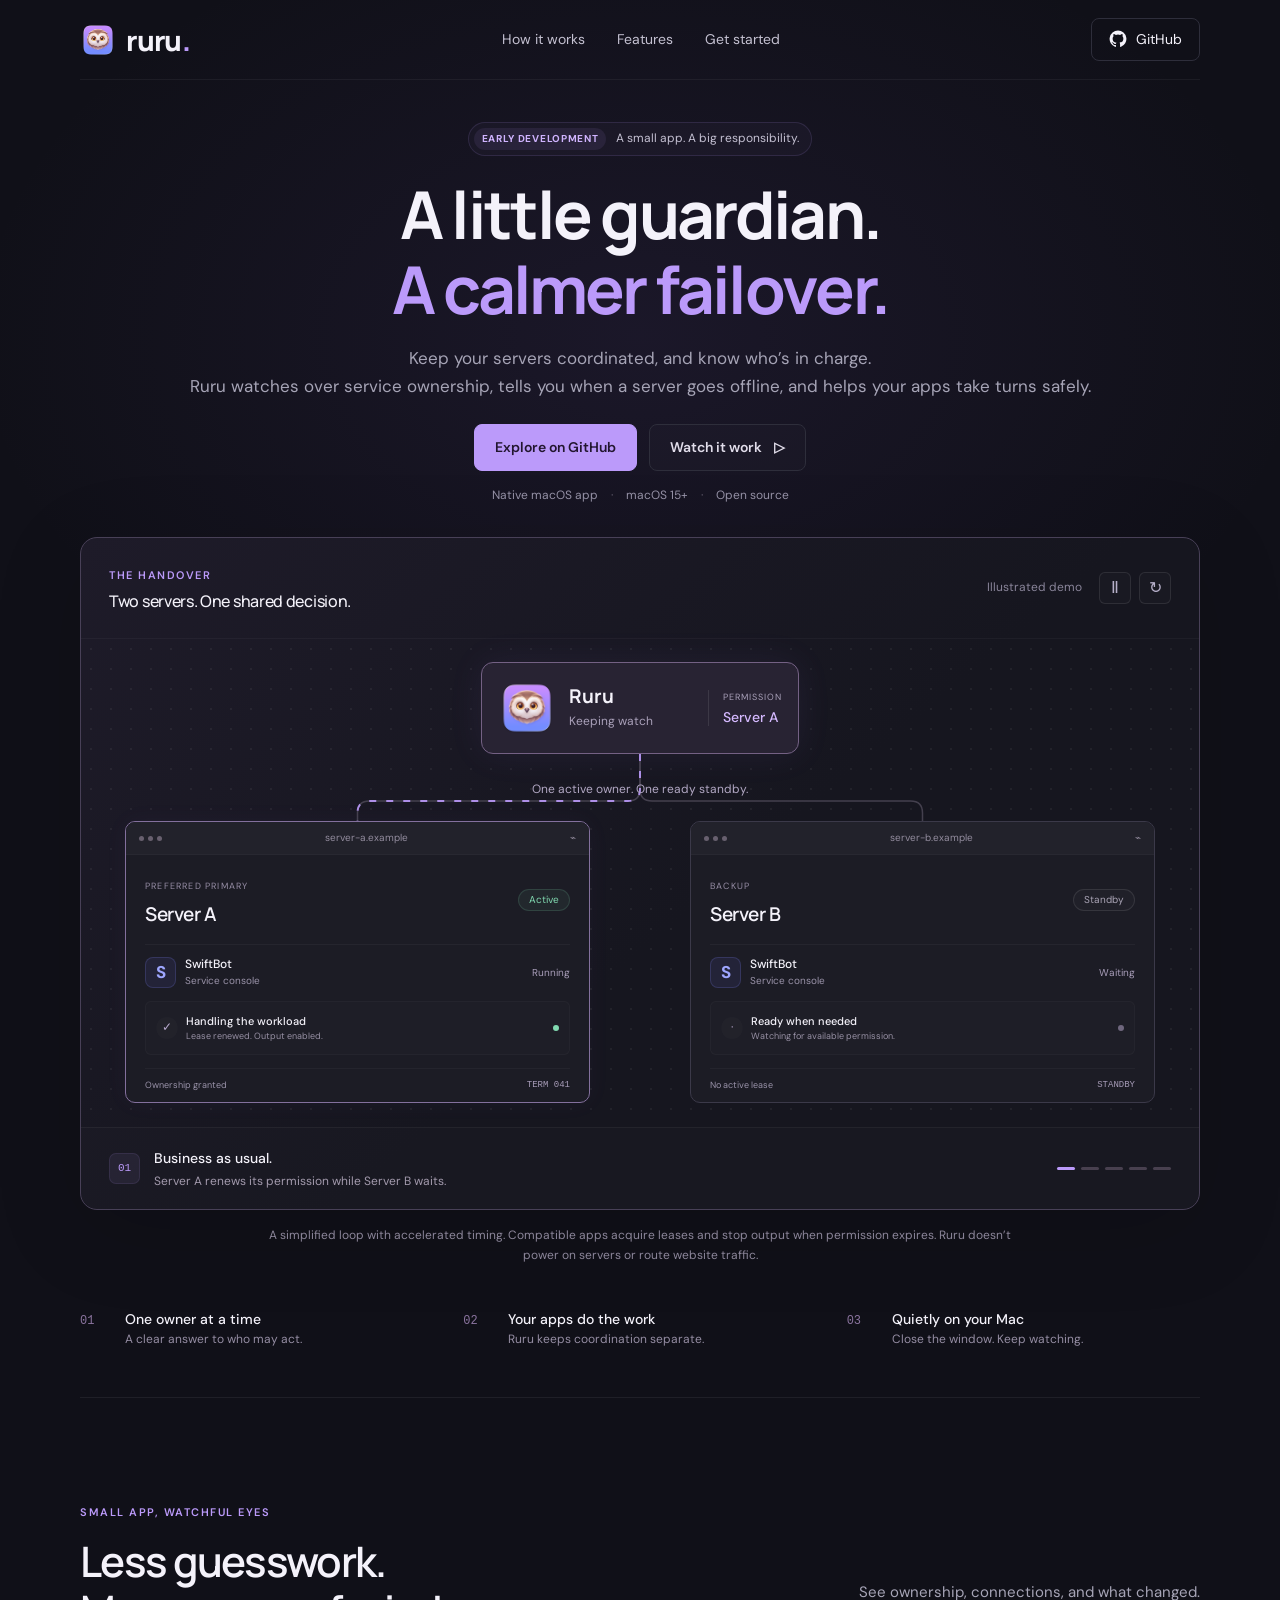
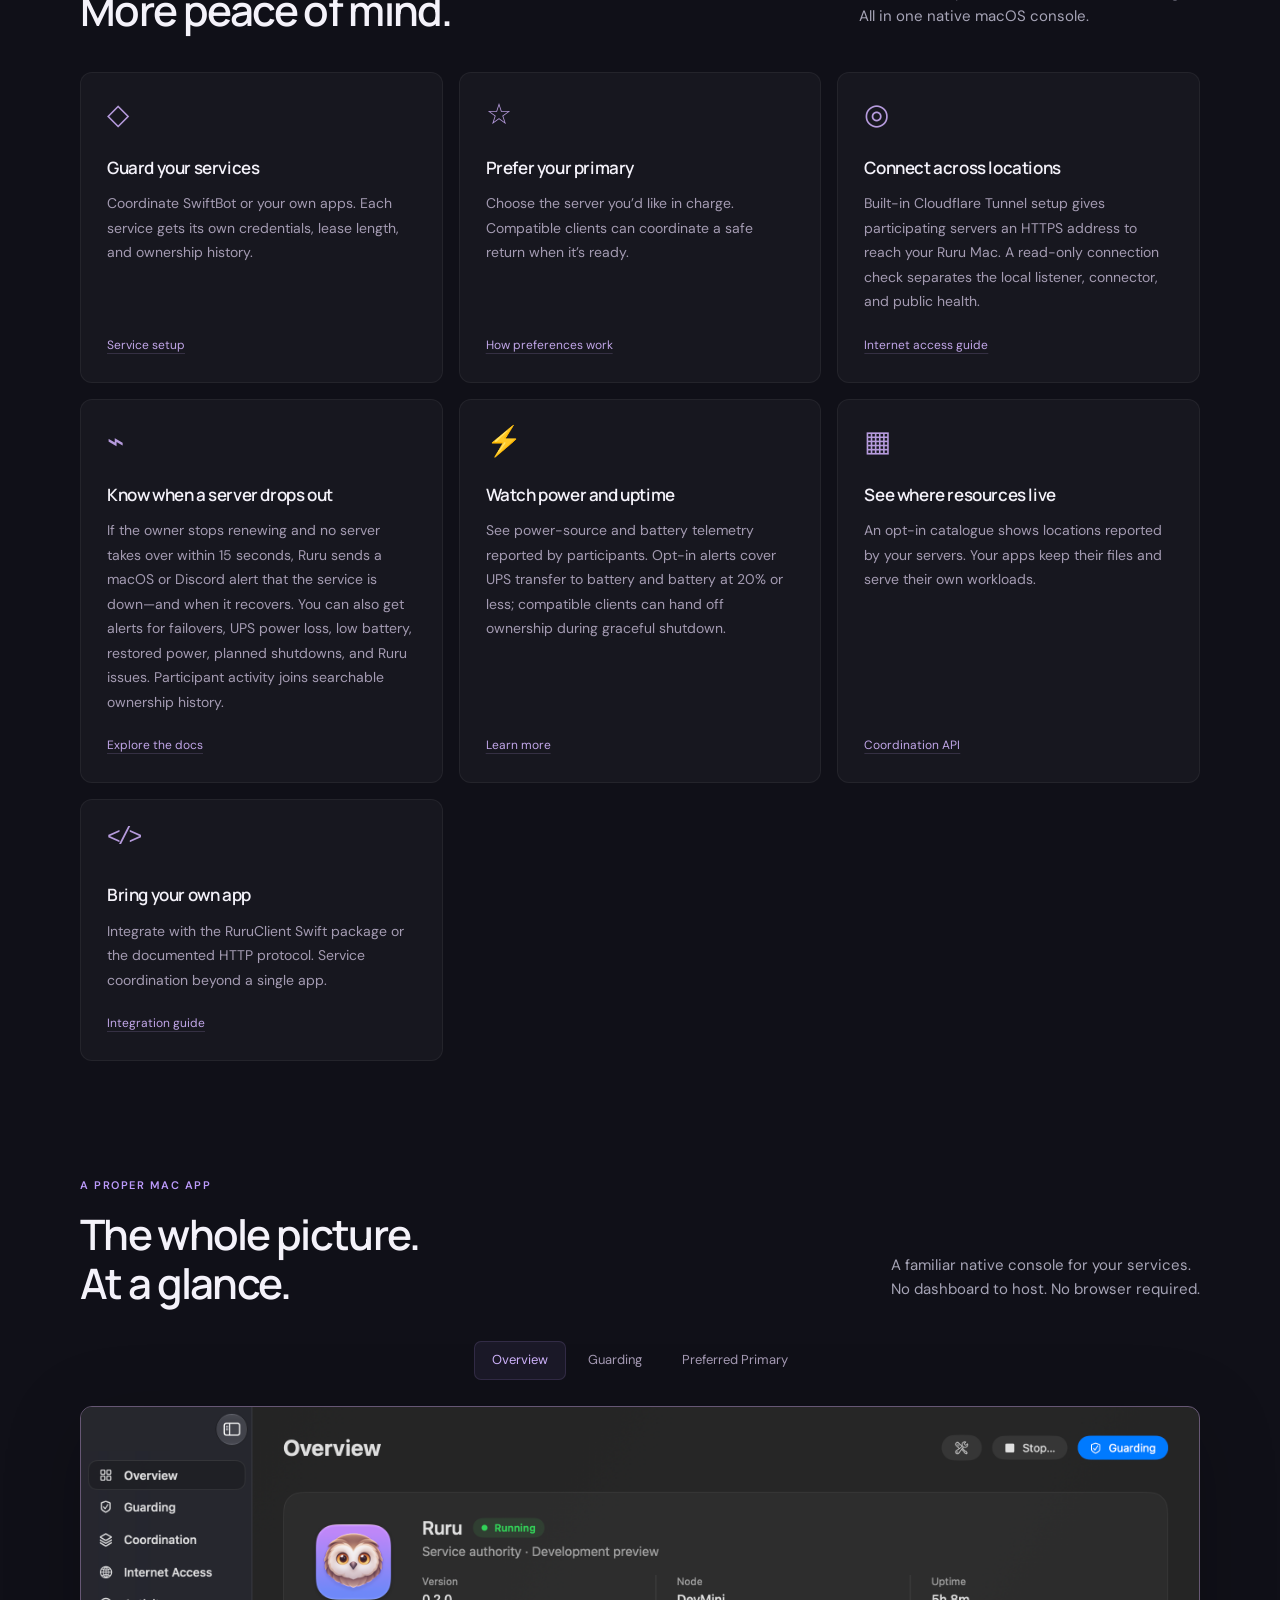
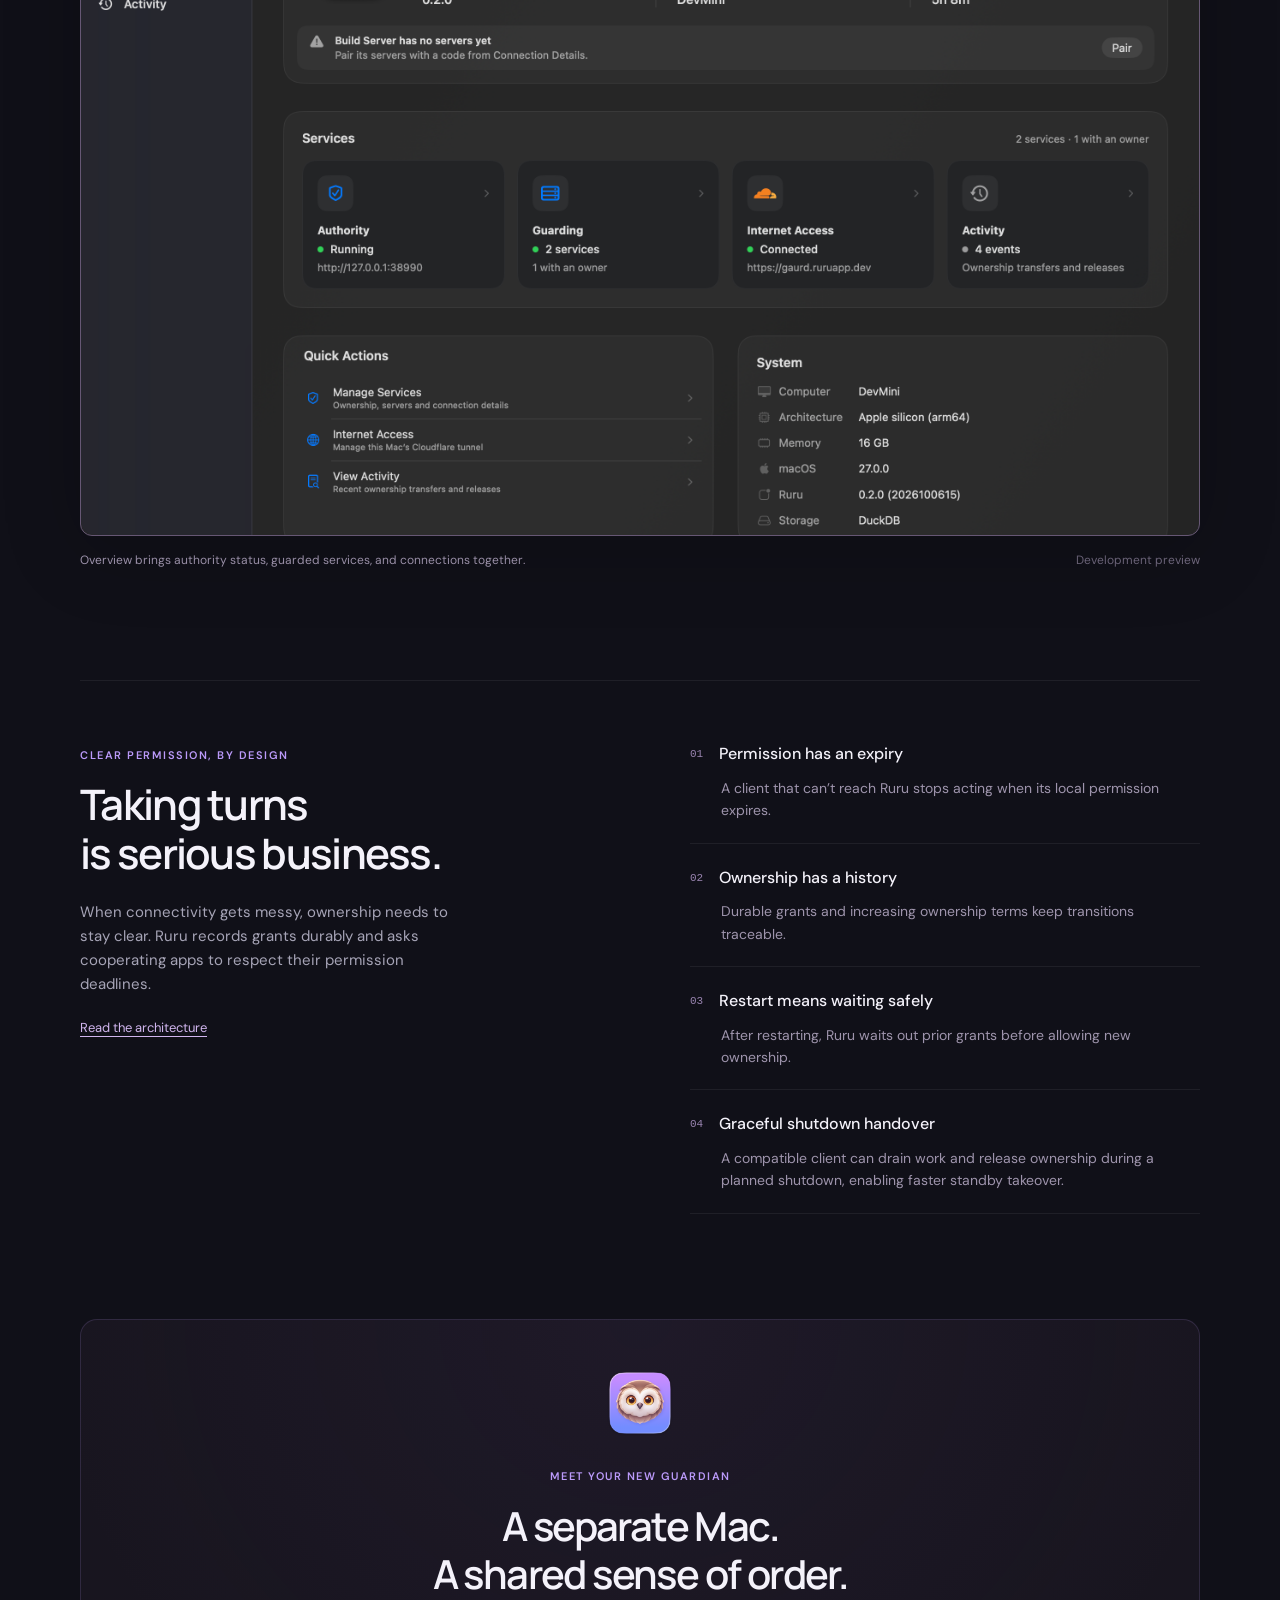
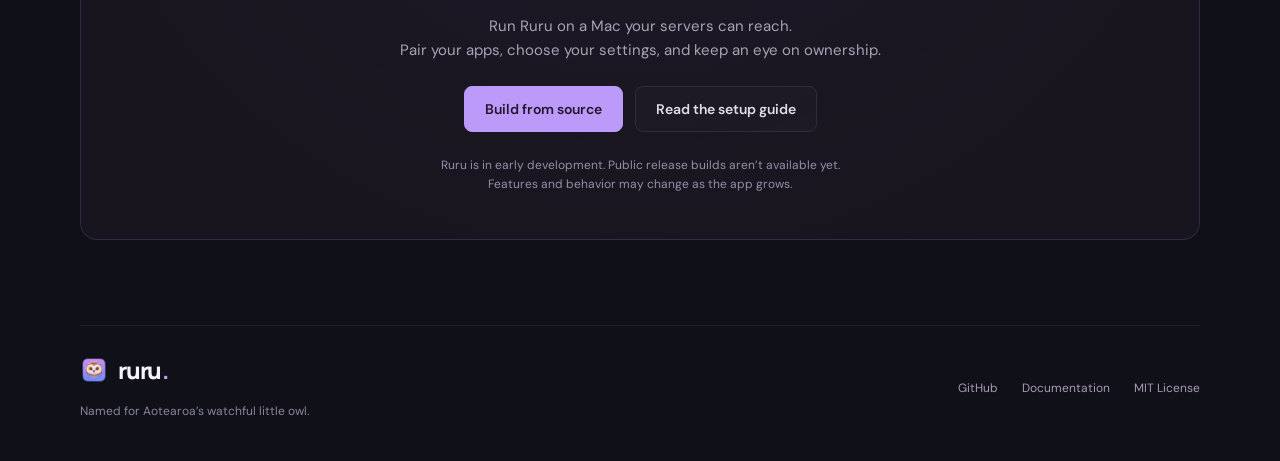
==== commit 413fb7cf: "Add Notify! alerts and power telemetry Adds Notify! as an optional alert destination alongside macOS" ====
--- a/docs/index.html
+++ b/docs/index.html
@@ -3,9 +3,9 @@
 <head>
   <meta charset="utf-8"><meta name="viewport" content="width=device-width, initial-scale=1">
   <title>Ruru — A little guardian for your services</title>
-  <meta name="description" content="Ruru is a native macOS service coordinator. Manage ownership, coordinate failover, and keep an eye on your servers from one quiet little app.">
-  <meta name="theme-color" content="#101018"><meta property="og:title" content="Ruru — A little guardian for your services"><meta property="og:description" content="Service coordination, made easy to manage. A native macOS app built for SwiftBot, with room for your own apps.">
-  <link rel="icon" href="assets/ruru.png"><link rel="stylesheet" href="style.css?v=20261009-2"><script src="demo.js" defer></script>
+  <meta name="description" content="Ruru is a native macOS service coordinator. Manage ownership, coordinate failover, and monitor participant power and connection health from one quiet little app.">
+  <meta name="theme-color" content="#101018"><meta property="og:title" content="Ruru — A little guardian for your services"><meta property="og:description" content="Service coordination, participant status and connection diagnostics in a native macOS app built for SwiftBot, with room for your own apps.">
+  <link rel="icon" href="assets/ruru.png"><link rel="stylesheet" href="style.css?v=20261012"><script src="demo.js" defer></script>
 </head>
 <body>
 <a class="skip-link" href="#main">Skip to content</a>
@@ -18,7 +18,7 @@
 <section class="hero wrap">
   <a class="early-badge" href="#get-started"><span>EARLY DEVELOPMENT</span> A small app. A big responsibility.</a>
   <h1>A little guardian.<br><span>A calmer failover.</span></h1>
-  <p class="hero-copy">Keep your servers coordinated, and know who’s in charge.<br class="desktop-break"> Ruru watches over service ownership so your apps can take turns safely.</p>
+  <p class="hero-copy">Keep your servers coordinated, and know who’s in charge.<br class="desktop-break"> Ruru watches over service ownership, tells you when a server goes offline, and helps your apps take turns safely.</p>
   <div class="hero-actions"><a class="button primary" href="https://github.com/johnwatso/ruru">Explore on GitHub</a><a class="button secondary" href="#how-it-works">Watch it work <span aria-hidden="true">▷</span></a></div>
   <p class="platform-note">Native macOS app <span>·</span> macOS 15+ <span>·</span> Open source</p>
 </section>
@@ -45,14 +45,15 @@
   <div class="feature-grid">
     <article class="feature-card"><span class="feature-icon" aria-hidden="true">◇</span><h3>Guard your services</h3><p>Coordinate SwiftBot or your own apps. Each service gets its own credentials, lease length, and ownership history.</p><a href="https://github.com/johnwatso/ruru/blob/main/Documentation/SETUP.md">Service setup</a></article>
     <article class="feature-card"><span class="feature-icon" aria-hidden="true">☆</span><h3>Prefer your primary</h3><p>Choose the server you’d like in charge. Compatible clients can coordinate a safe return when it’s ready.</p><a href="https://github.com/johnwatso/ruru/blob/main/Documentation/PRIMARY_PREFERENCE.md">How preferences work</a></article>
-    <article class="feature-card"><span class="feature-icon" aria-hidden="true">◎</span><h3>Connect across locations</h3><p>Built-in Cloudflare Tunnel setup gives participating servers an HTTPS address to reach your Ruru Mac.</p><a href="https://github.com/johnwatso/ruru/blob/main/Documentation/SETUP.md">Internet access guide</a></article>
-    <article class="feature-card"><span class="feature-icon" aria-hidden="true">⌁</span><h3>Know when things change</h3><p>Get macOS or Discord alerts for service downtime, failovers, and Ruru issues. Search the ownership history by server name.</p><a href="https://github.com/johnwatso/ruru/blob/main/Documentation/README.md">Explore the docs</a></article>
+    <article class="feature-card"><span class="feature-icon" aria-hidden="true">◎</span><h3>Connect across locations</h3><p>Built-in Cloudflare Tunnel setup gives participating servers an HTTPS address to reach your Ruru Mac. A read-only connection check separates the local listener, connector, and public health.</p><a href="https://github.com/johnwatso/ruru/blob/main/Documentation/SETUP.md">Internet access guide</a></article>
+    <article class="feature-card"><span class="feature-icon" aria-hidden="true">⌁</span><h3>Know when a server drops out</h3><p>If the owner stops renewing and no server takes over within 15 seconds, Ruru sends a macOS or Discord alert that the service is down—and when it recovers. You can also get alerts for failovers, UPS power loss, low battery, restored power, planned shutdowns, and Ruru issues. Participant activity joins searchable ownership history.</p><a href="https://github.com/johnwatso/ruru/blob/main/Documentation/README.md">Explore the docs</a></article>
+    <article class="feature-card"><span class="feature-icon" aria-hidden="true">⚡</span><h3>Watch power and uptime</h3><p>See power-source and battery telemetry reported by participants. Opt-in alerts cover UPS transfer to battery and battery at 20% or less; compatible clients can hand off ownership during graceful shutdown.</p><a href="https://github.com/johnwatso/ruru/blob/main/Documentation/README.md">Learn more</a></article>
     <article class="feature-card"><span class="feature-icon" aria-hidden="true">▦</span><h3>See where resources live</h3><p>An opt-in catalogue shows locations reported by your servers. Your apps keep their files and serve their own workloads.</p><a href="https://github.com/johnwatso/ruru/blob/main/Documentation/COORDINATION_API.md">Coordination API</a></article>
     <article class="feature-card"><span class="feature-icon code-icon" aria-hidden="true">&lt;/&gt;</span><h3>Bring your own app</h3><p>Integrate with the RuruClient Swift package or the documented HTTP protocol. Service coordination beyond a single app.</p><a href="https://github.com/johnwatso/ruru/blob/main/Documentation/INTEGRATIONS.md">Integration guide</a></article>
   </div>
 </section>
 <section class="console-section wrap" aria-labelledby="console-title"><div class="console-intro"><div><span class="eyebrow">A PROPER MAC APP</span><h2 id="console-title">The whole picture.<br>At a glance.</h2></div><p>A familiar native console for your services.<br>No dashboard to host. No browser required.</p></div><div class="screenshot-tabs" role="tablist" aria-label="App screenshots"><button type="button" role="tab" aria-selected="true" aria-controls="app-panel" id="tab-overview" data-image="overview-dark.png" data-caption="Overview brings authority status, guarded services, and connections together.">Overview</button><button type="button" role="tab" aria-selected="false" aria-controls="app-panel" tabindex="-1" id="tab-guarding" data-image="guarding.png" data-caption="Guarding lists your services and who currently owns them.">Guarding</button><button type="button" role="tab" aria-selected="false" aria-controls="app-panel" tabindex="-1" id="tab-primary" data-image="preferred-primary.png" data-caption="Preferred Primary records your choice separately from current ownership.">Preferred Primary</button></div><figure role="tabpanel" id="app-panel" aria-labelledby="tab-overview"><div class="screenshot-frame"><img id="app-screenshot" src="assets/overview-dark.png" alt="Ruru Overview console with authority status, services, Internet Access, and activity" loading="lazy" width="2610" height="1700"></div><figcaption><span id="screenshot-caption">Overview brings authority status, guarded services, and connections together.</span><span>Development preview</span></figcaption></figure></section>
-<section class="safety-section wrap"><div><span class="eyebrow">CLEAR PERMISSION, BY DESIGN</span><h2>Taking turns<br>is serious business.</h2><p>When connectivity gets messy, ownership needs to stay clear. Ruru records grants durably and asks cooperating apps to respect their permission deadlines.</p><a class="text-link" href="https://github.com/johnwatso/ruru/blob/main/Documentation/ARCHITECTURE.md">Read the architecture</a></div><dl class="safety-list"><div><dt><span aria-hidden="true">01</span> Permission has an expiry</dt><dd>A client that can’t reach Ruru stops acting when its local permission expires.</dd></div><div><dt><span aria-hidden="true">02</span> Ownership has a history</dt><dd>Durable grants and increasing ownership terms keep transitions traceable.</dd></div><div><dt><span aria-hidden="true">03</span> Restart means waiting safely</dt><dd>After restarting, Ruru waits out prior grants before allowing new ownership.</dd></div></dl></section>
+<section class="safety-section wrap"><div><span class="eyebrow">CLEAR PERMISSION, BY DESIGN</span><h2>Taking turns<br>is serious business.</h2><p>When connectivity gets messy, ownership needs to stay clear. Ruru records grants durably and asks cooperating apps to respect their permission deadlines.</p><a class="text-link" href="https://github.com/johnwatso/ruru/blob/main/Documentation/ARCHITECTURE.md">Read the architecture</a></div><dl class="safety-list"><div><dt><span aria-hidden="true">01</span> Permission has an expiry</dt><dd>A client that can’t reach Ruru stops acting when its local permission expires.</dd></div><div><dt><span aria-hidden="true">02</span> Ownership has a history</dt><dd>Durable grants and increasing ownership terms keep transitions traceable.</dd></div><div><dt><span aria-hidden="true">03</span> Restart means waiting safely</dt><dd>After restarting, Ruru waits out prior grants before allowing new ownership.</dd></div><div><dt><span aria-hidden="true">04</span> Graceful shutdown handover</dt><dd>A compatible client can drain work and release ownership during a planned shutdown, enabling faster standby takeover.</dd></div></dl></section>
 <section id="get-started" class="get-started wrap"><div class="start-panel"><img src="assets/ruru.png" width="76" height="76" alt="Ruru owl icon"><span class="eyebrow">MEET YOUR NEW GUARDIAN</span><h2>A separate Mac.<br>A shared sense of order.</h2><p>Run Ruru on a Mac your servers can reach.<br>Pair your apps, choose your settings, and keep an eye on ownership.</p><div class="hero-actions"><a class="button primary" href="https://github.com/johnwatso/ruru/blob/main/Documentation/DEVELOPMENT.md">Build from source</a><a class="button secondary" href="https://github.com/johnwatso/ruru/blob/main/Documentation/SETUP.md">Read the setup guide</a></div><p class="development-note">Ruru is in early development. Public release builds aren’t available yet.<br>Features and behavior may change as the app grows.</p></div></section>
 </main>
 <footer class="wrap"><div><a class="brand" href="#"><img src="assets/ruru.png" width="28" height="28" alt="">ruru<span class="brand-dot">.</span></a><p>Named for Aotearoa’s watchful little owl.</p></div><div class="footer-links"><a href="https://github.com/johnwatso/ruru">GitHub</a><a href="https://github.com/johnwatso/ruru/blob/main/Documentation/README.md">Documentation</a><a href="https://github.com/johnwatso/ruru/blob/main/LICENSE">MIT License</a></div></footer>
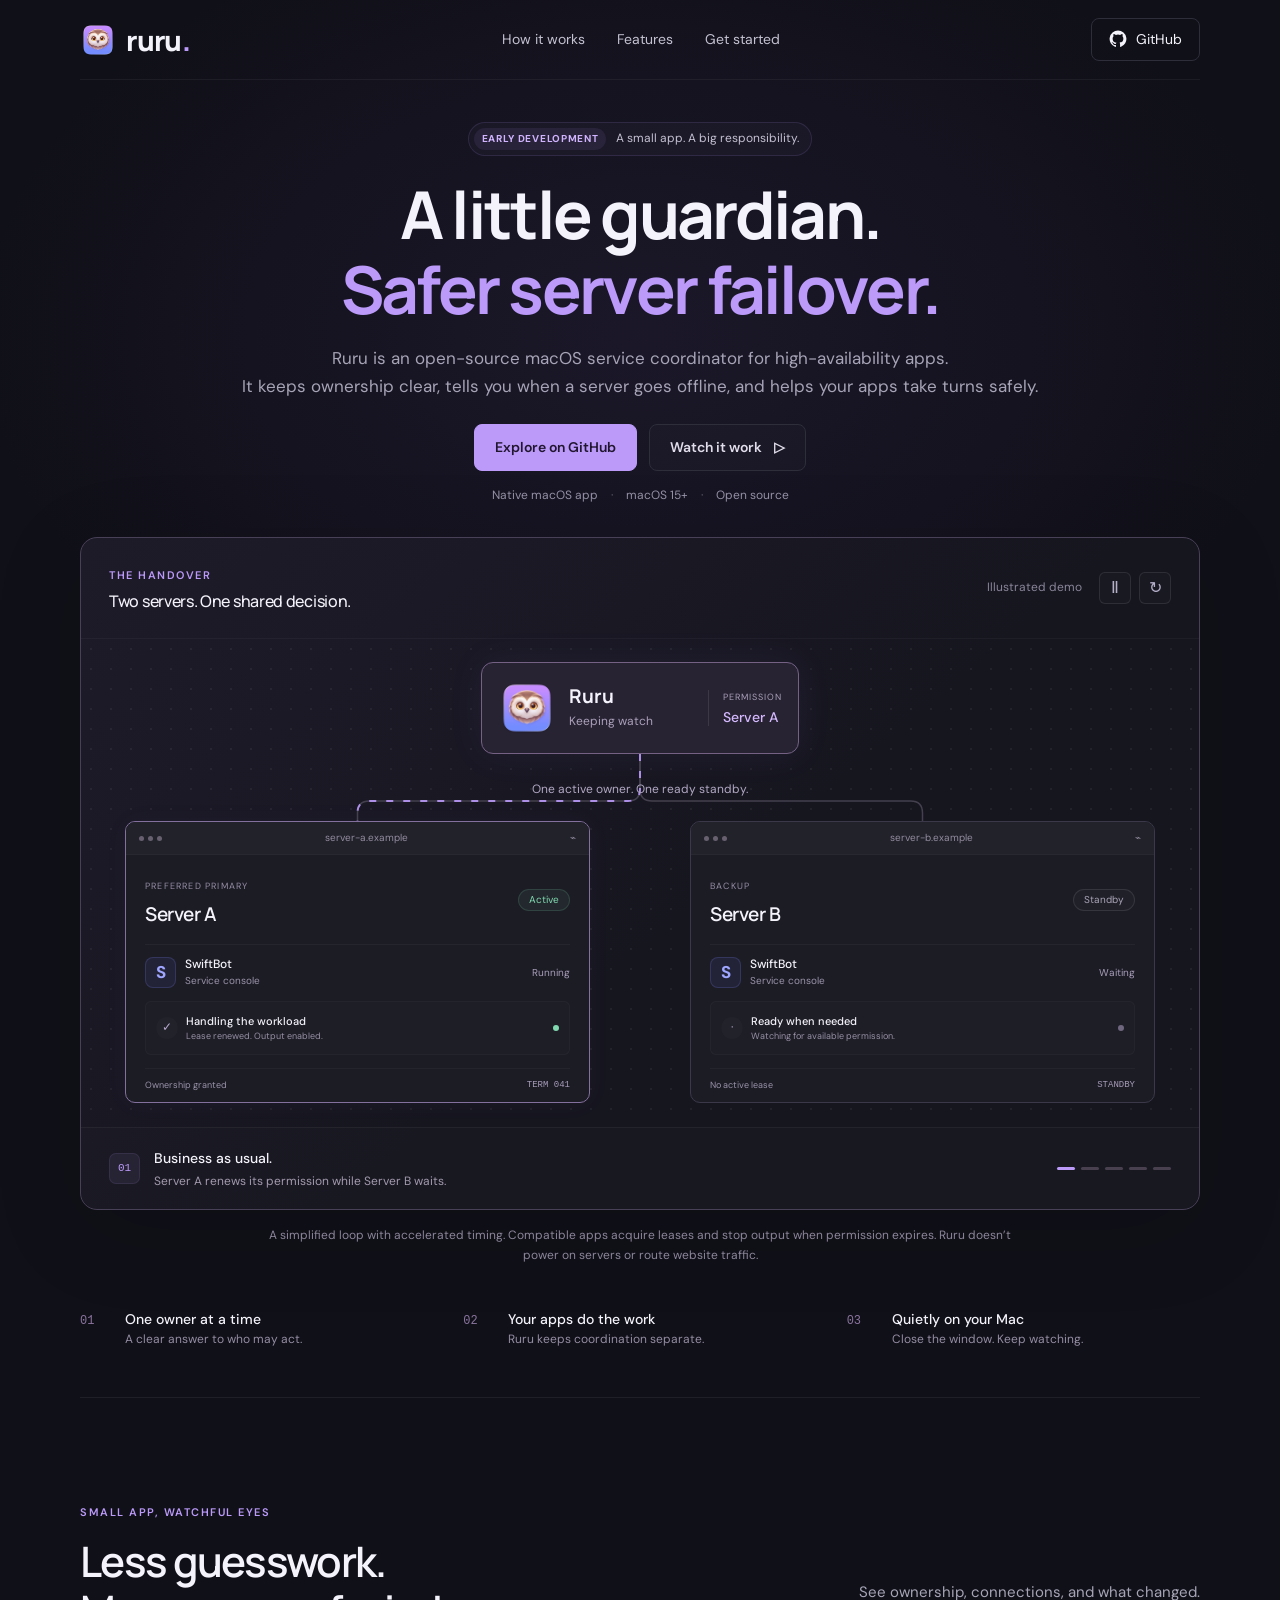
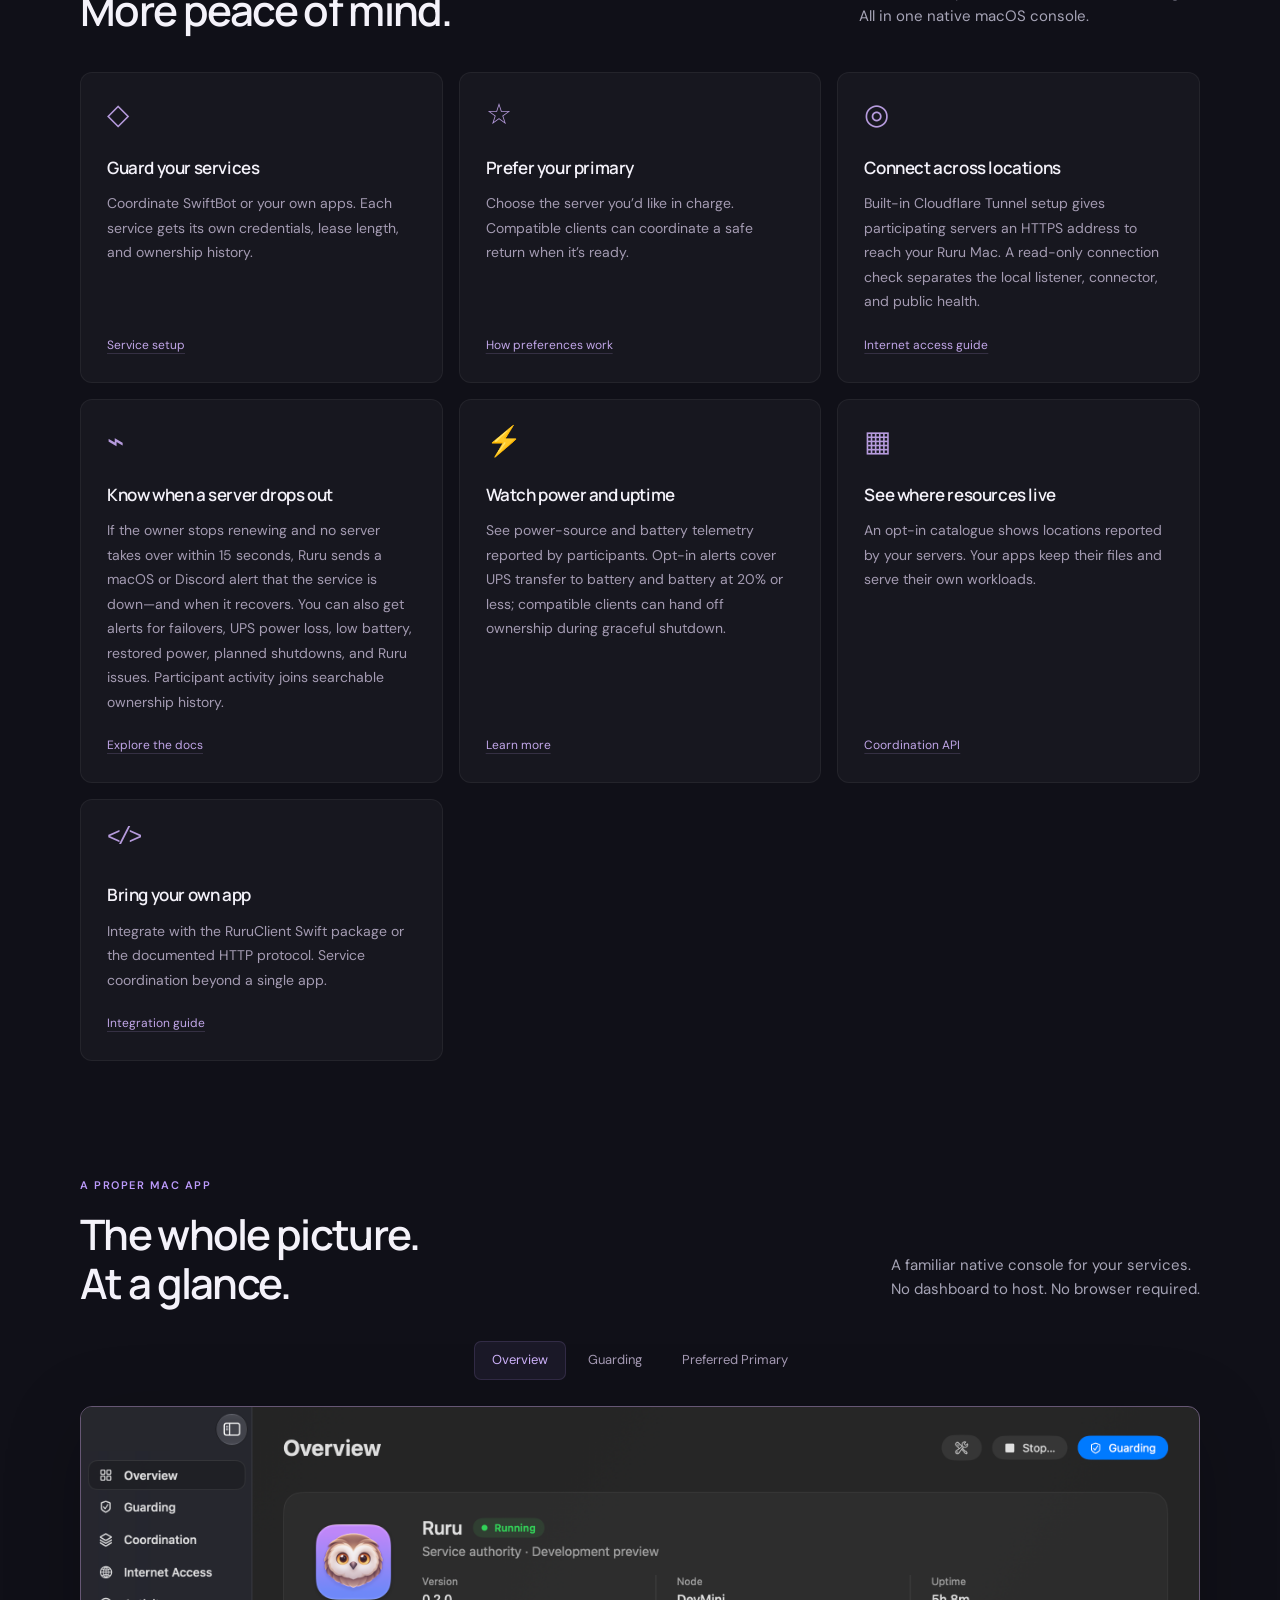
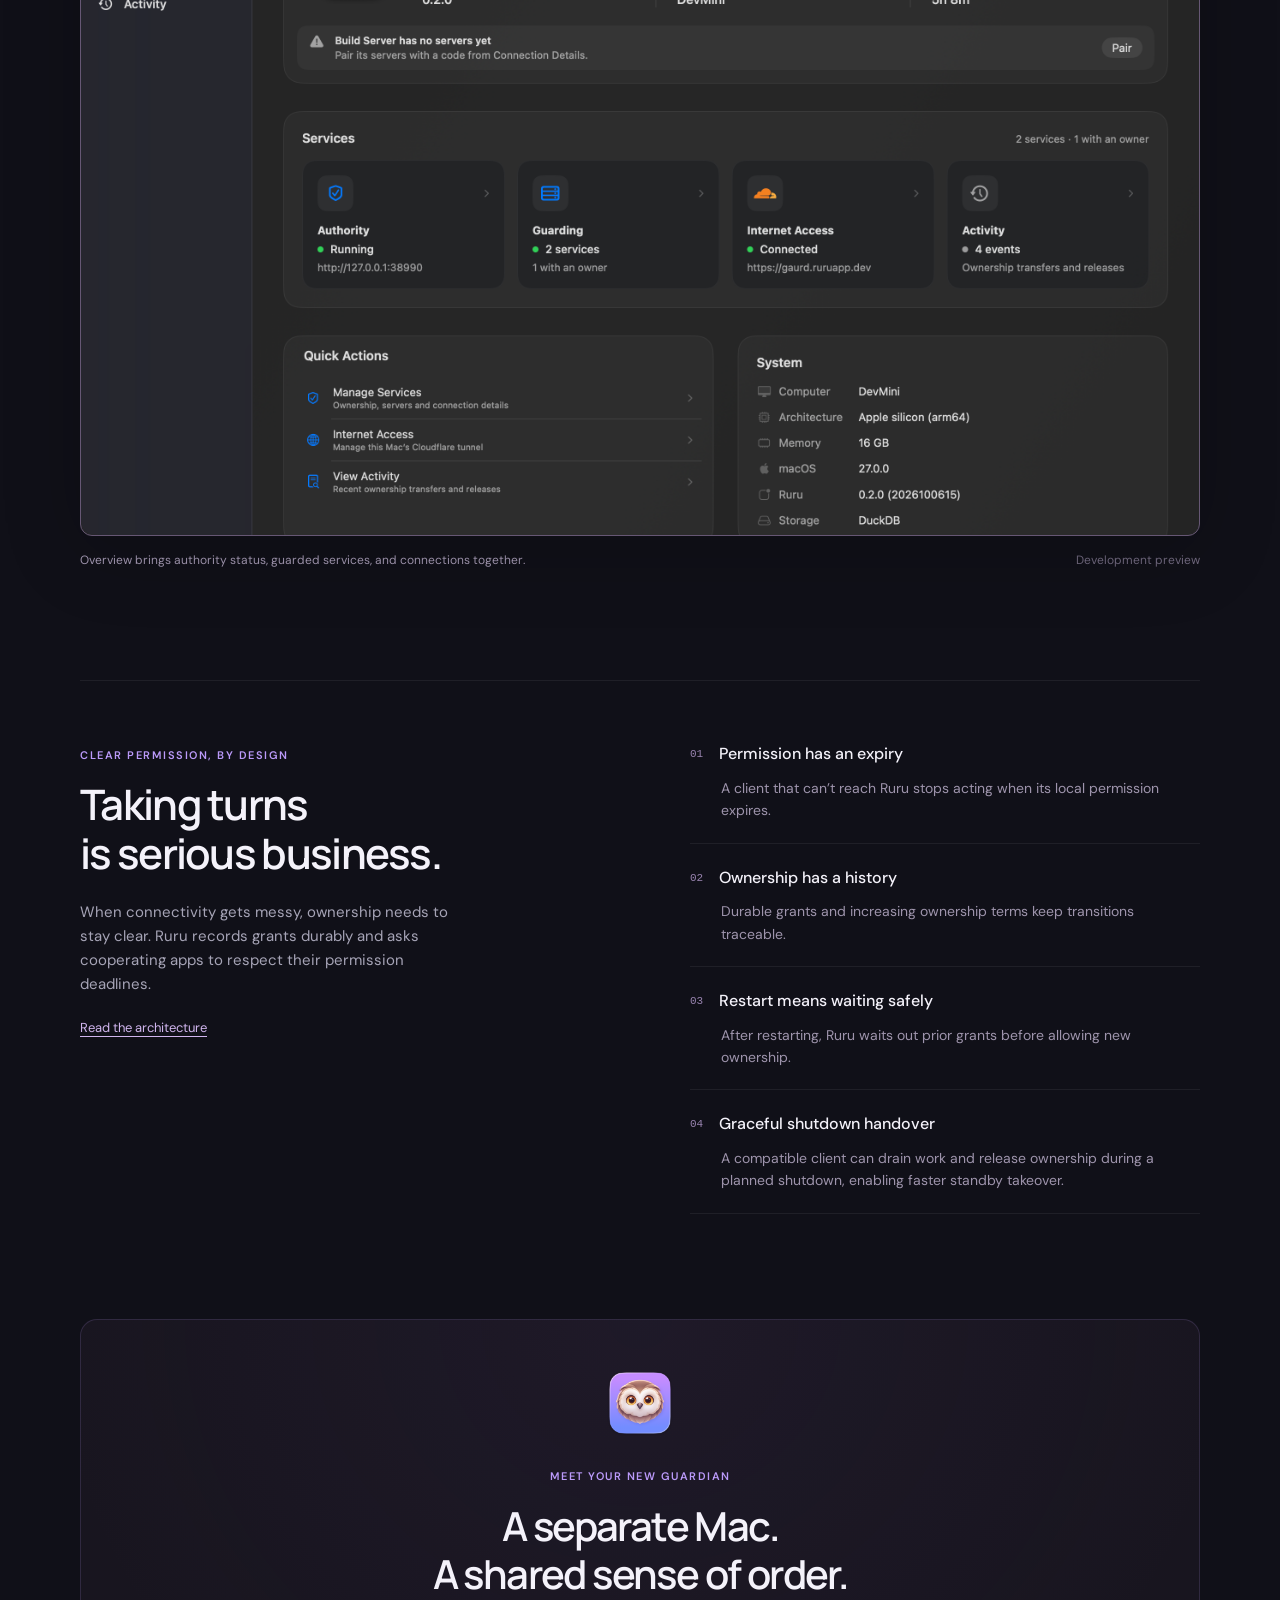
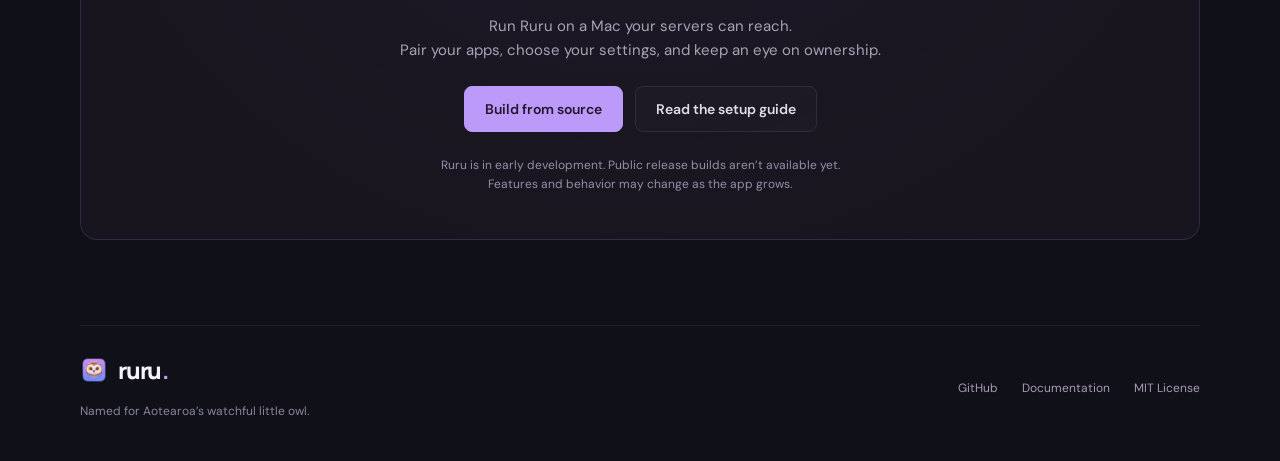
==== commit 088a95eb: "Prepare Ruru website for ruruapp.dev" ====
--- a/docs/index.html
+++ b/docs/index.html
@@ -1,24 +1,75 @@
 <!doctype html>
 <html lang="en">
 <head>
-  <meta charset="utf-8"><meta name="viewport" content="width=device-width, initial-scale=1">
-  <title>Ruru — A little guardian for your services</title>
-  <meta name="description" content="Ruru is a native macOS service coordinator. Manage ownership, coordinate failover, and monitor participant power and connection health from one quiet little app.">
-  <meta name="theme-color" content="#101018"><meta property="og:title" content="Ruru — A little guardian for your services"><meta property="og:description" content="Service coordination, participant status and connection diagnostics in a native macOS app built for SwiftBot, with room for your own apps.">
-  <link rel="icon" href="assets/ruru.png"><link rel="stylesheet" href="style.css?v=20261012"><script src="demo.js" defer></script>
+  <meta charset="utf-8">
+  <meta name="viewport" content="width=device-width, initial-scale=1">
+  <title>Ruru for macOS — Service coordination and safe failover</title>
+  <meta name="description" content="Ruru is an open-source macOS service coordinator that manages ownership, supports safe server failover, and monitors participant health.">
+  <meta name="application-name" content="Ruru">
+  <meta name="robots" content="index, follow, max-image-preview:large, max-snippet:-1, max-video-preview:-1">
+  <meta name="theme-color" content="#101018">
+  <link rel="canonical" href="https://ruruapp.dev/">
+
+  <meta property="og:type" content="website">
+  <meta property="og:site_name" content="Ruru">
+  <meta property="og:locale" content="en_NZ">
+  <meta property="og:url" content="https://ruruapp.dev/">
+  <meta property="og:title" content="Ruru for macOS — Service coordination and safe failover">
+  <meta property="og:description" content="One service owner at a time. Ruru coordinates high-availability apps, guides safe server failover, and monitors participant health from your Mac.">
+  <meta property="og:image" content="https://ruruapp.dev/assets/overview-dark.png">
+  <meta property="og:image:width" content="2610">
+  <meta property="og:image:height" content="1700">
+  <meta property="og:image:alt" content="Ruru’s native macOS console showing authority status, guarded services, connections, and recent activity">
+
+  <meta name="twitter:card" content="summary_large_image">
+  <meta name="twitter:title" content="Ruru for macOS — Service coordination and safe failover">
+  <meta name="twitter:description" content="One service owner at a time. Coordinate high-availability apps, guide safe failover, and monitor participant health from your Mac.">
+  <meta name="twitter:image" content="https://ruruapp.dev/assets/overview-dark.png">
+  <meta name="twitter:image:alt" content="Ruru’s native macOS service coordination console">
+
+  <link rel="icon" href="assets/ruru.png" type="image/png">
+  <link rel="apple-touch-icon" href="assets/ruru.png">
+  <link rel="stylesheet" href="style.css?v=20261020">
+  <script type="application/ld+json">
+  {
+    "@context": "https://schema.org",
+    "@type": "SoftwareApplication",
+    "name": "Ruru",
+    "url": "https://ruruapp.dev/",
+    "description": "An open-source native macOS service coordinator for ownership, safe server failover, participant monitoring, and alerts.",
+    "applicationCategory": "UtilitiesApplication",
+    "applicationSubCategory": "Service coordination and high availability",
+    "operatingSystem": "macOS 15 or later",
+    "softwareRequirements": "macOS 15 (Sequoia) or later on Intel x86_64 or Apple silicon",
+    "image": "https://ruruapp.dev/assets/ruru.png",
+    "screenshot": "https://ruruapp.dev/assets/overview-dark.png",
+    "codeRepository": "https://github.com/johnwatso/ruru",
+    "license": "https://github.com/johnwatso/ruru/blob/main/LICENSE",
+    "isAccessibleForFree": true,
+    "featureList": [
+      "Exclusive service ownership with expiring leases",
+      "Safe server failover and preferred-primary handover",
+      "Participant health, power, and connection monitoring",
+      "macOS and Discord alerts",
+      "Cloudflare Tunnel integration",
+      "Swift and HTTP client integration"
+    ]
+  }
+  </script>
+  <script src="demo.js" defer></script>
 </head>
 <body>
 <a class="skip-link" href="#main">Skip to content</a>
 <header class="site-header wrap">
-  <a class="brand" href="#" aria-label="Ruru home"><img src="assets/ruru.png" width="36" height="36" alt="">ruru<span class="brand-dot">.</span></a>
+  <a class="brand" href="./" aria-label="Ruru home"><img src="assets/ruru.png" width="36" height="36" alt="">ruru<span class="brand-dot">.</span></a>
   <nav aria-label="Main navigation"><a href="#how-it-works">How it works</a><a href="#features">Features</a><a href="#get-started">Get started</a></nav>
   <a class="github-link" href="https://github.com/johnwatso/ruru"><svg viewBox="0 0 24 24" width="18" height="18" aria-hidden="true"><path fill="currentColor" d="M12 .8a11.2 11.2 0 0 0-3.54 21.83c.56.1.77-.24.77-.54v-2.1c-3.13.68-3.79-1.34-3.79-1.34-.51-1.3-1.25-1.65-1.25-1.65-1.02-.7.08-.68.08-.68 1.13.08 1.72 1.16 1.72 1.16 1 1.72 2.63 1.22 3.27.93.1-.73.39-1.22.71-1.5-2.5-.28-5.12-1.25-5.12-5.56 0-1.23.44-2.23 1.16-3.02-.12-.28-.5-1.43.11-2.98 0 0 .95-.3 3.08 1.16a10.7 10.7 0 0 1 5.6 0c2.14-1.45 3.08-1.16 3.08-1.16.61 1.55.23 2.7.11 2.98.72.79 1.15 1.79 1.15 3.02 0 4.32-2.63 5.28-5.14 5.56.41.35.76 1.03.76 2.08v3.1c0 .3.2.65.78.54A11.2 11.2 0 0 0 12 .8Z"/></svg>GitHub</a>
 </header>
 <main id="main">
 <section class="hero wrap">
   <a class="early-badge" href="#get-started"><span>EARLY DEVELOPMENT</span> A small app. A big responsibility.</a>
-  <h1>A little guardian.<br><span>A calmer failover.</span></h1>
-  <p class="hero-copy">Keep your servers coordinated, and know who’s in charge.<br class="desktop-break"> Ruru watches over service ownership, tells you when a server goes offline, and helps your apps take turns safely.</p>
+  <h1>A little guardian.<br><span>Safer server failover.</span></h1>
+  <p class="hero-copy">Ruru is an open-source macOS service coordinator for high-availability apps.<br class="desktop-break"> It keeps ownership clear, tells you when a server goes offline, and helps your apps take turns safely.</p>
   <div class="hero-actions"><a class="button primary" href="https://github.com/johnwatso/ruru">Explore on GitHub</a><a class="button secondary" href="#how-it-works">Watch it work <span aria-hidden="true">▷</span></a></div>
   <p class="platform-note">Native macOS app <span>·</span> macOS 15+ <span>·</span> Open source</p>
 </section>
@@ -56,6 +107,6 @@
 <section class="safety-section wrap"><div><span class="eyebrow">CLEAR PERMISSION, BY DESIGN</span><h2>Taking turns<br>is serious business.</h2><p>When connectivity gets messy, ownership needs to stay clear. Ruru records grants durably and asks cooperating apps to respect their permission deadlines.</p><a class="text-link" href="https://github.com/johnwatso/ruru/blob/main/Documentation/ARCHITECTURE.md">Read the architecture</a></div><dl class="safety-list"><div><dt><span aria-hidden="true">01</span> Permission has an expiry</dt><dd>A client that can’t reach Ruru stops acting when its local permission expires.</dd></div><div><dt><span aria-hidden="true">02</span> Ownership has a history</dt><dd>Durable grants and increasing ownership terms keep transitions traceable.</dd></div><div><dt><span aria-hidden="true">03</span> Restart means waiting safely</dt><dd>After restarting, Ruru waits out prior grants before allowing new ownership.</dd></div><div><dt><span aria-hidden="true">04</span> Graceful shutdown handover</dt><dd>A compatible client can drain work and release ownership during a planned shutdown, enabling faster standby takeover.</dd></div></dl></section>
 <section id="get-started" class="get-started wrap"><div class="start-panel"><img src="assets/ruru.png" width="76" height="76" alt="Ruru owl icon"><span class="eyebrow">MEET YOUR NEW GUARDIAN</span><h2>A separate Mac.<br>A shared sense of order.</h2><p>Run Ruru on a Mac your servers can reach.<br>Pair your apps, choose your settings, and keep an eye on ownership.</p><div class="hero-actions"><a class="button primary" href="https://github.com/johnwatso/ruru/blob/main/Documentation/DEVELOPMENT.md">Build from source</a><a class="button secondary" href="https://github.com/johnwatso/ruru/blob/main/Documentation/SETUP.md">Read the setup guide</a></div><p class="development-note">Ruru is in early development. Public release builds aren’t available yet.<br>Features and behavior may change as the app grows.</p></div></section>
 </main>
-<footer class="wrap"><div><a class="brand" href="#"><img src="assets/ruru.png" width="28" height="28" alt="">ruru<span class="brand-dot">.</span></a><p>Named for Aotearoa’s watchful little owl.</p></div><div class="footer-links"><a href="https://github.com/johnwatso/ruru">GitHub</a><a href="https://github.com/johnwatso/ruru/blob/main/Documentation/README.md">Documentation</a><a href="https://github.com/johnwatso/ruru/blob/main/LICENSE">MIT License</a></div></footer>
+<footer class="wrap"><div><a class="brand" href="./"><img src="assets/ruru.png" width="28" height="28" alt="">ruru<span class="brand-dot">.</span></a><p>Named for Aotearoa’s watchful little owl.</p></div><div class="footer-links"><a href="https://github.com/johnwatso/ruru">GitHub</a><a href="https://github.com/johnwatso/ruru/blob/main/Documentation/README.md">Documentation</a><a href="https://github.com/johnwatso/ruru/blob/main/LICENSE">MIT License</a></div></footer>
 </body>
 </html>
